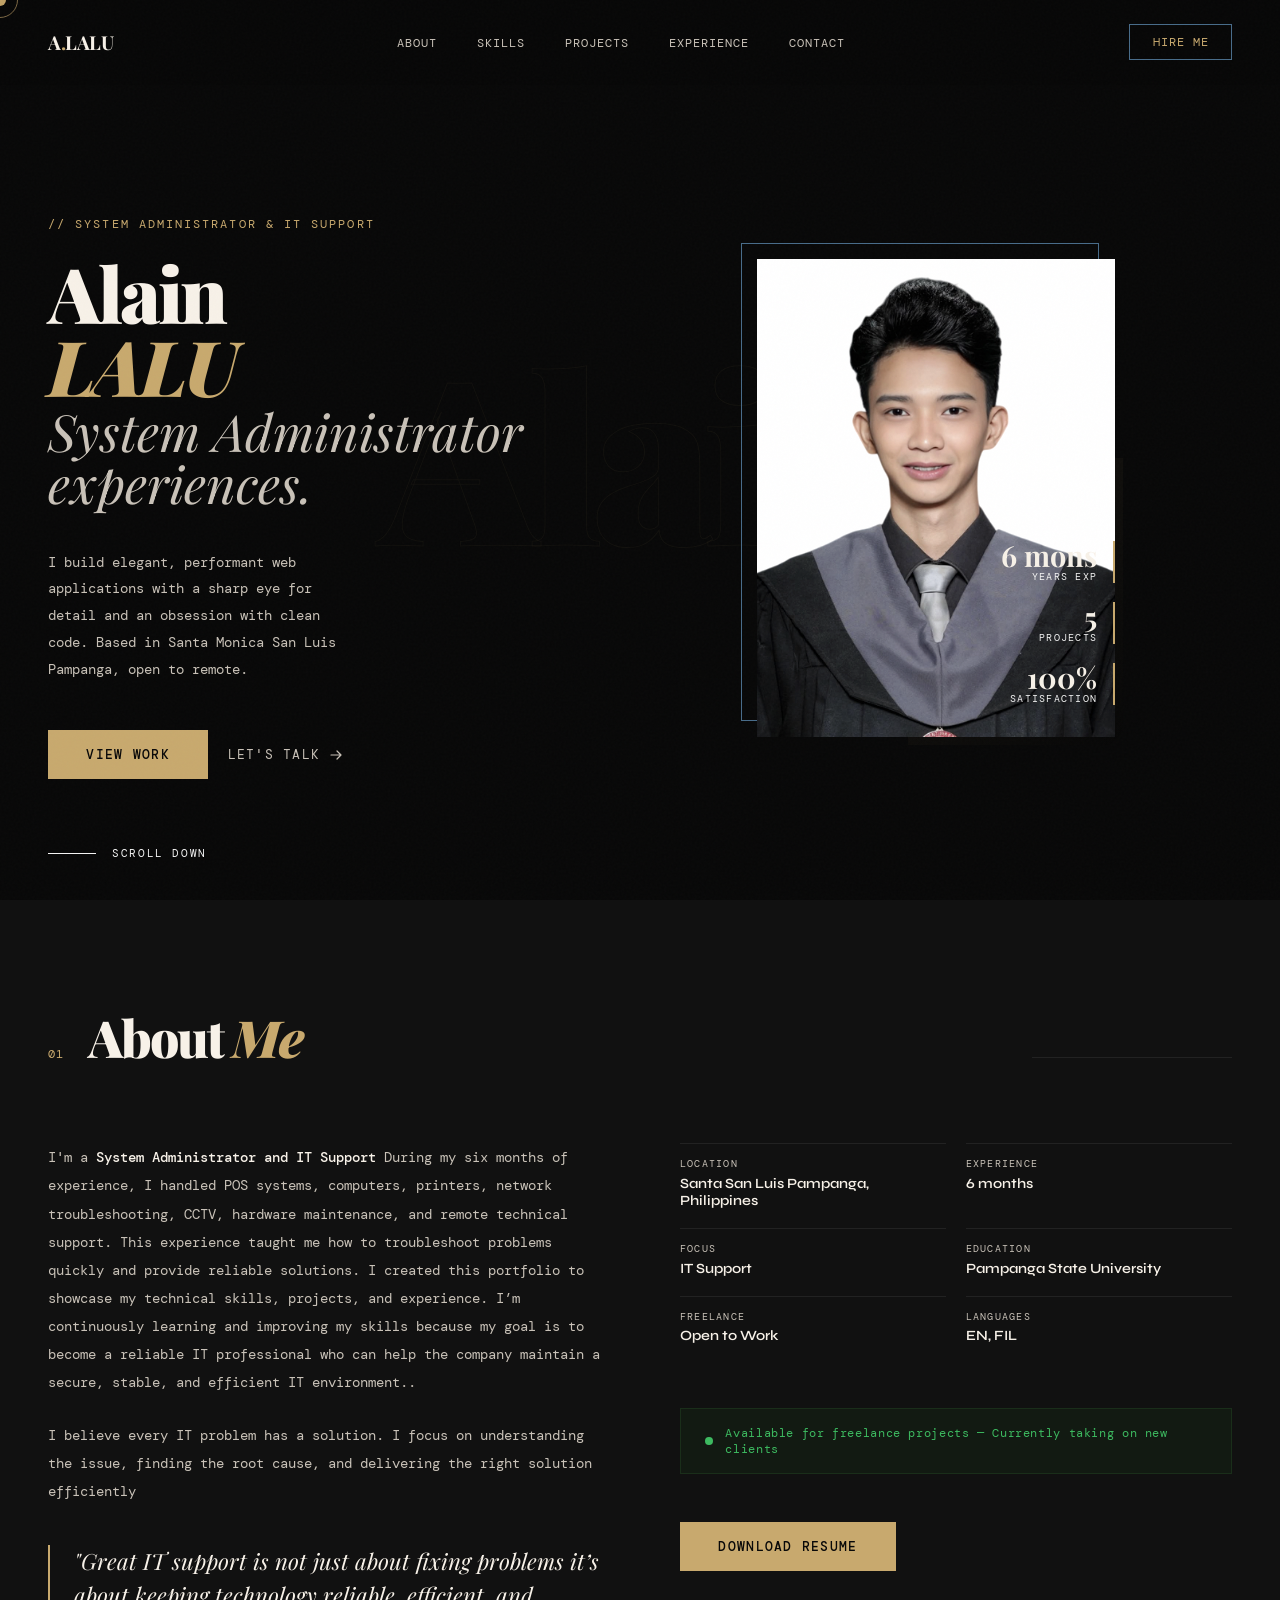
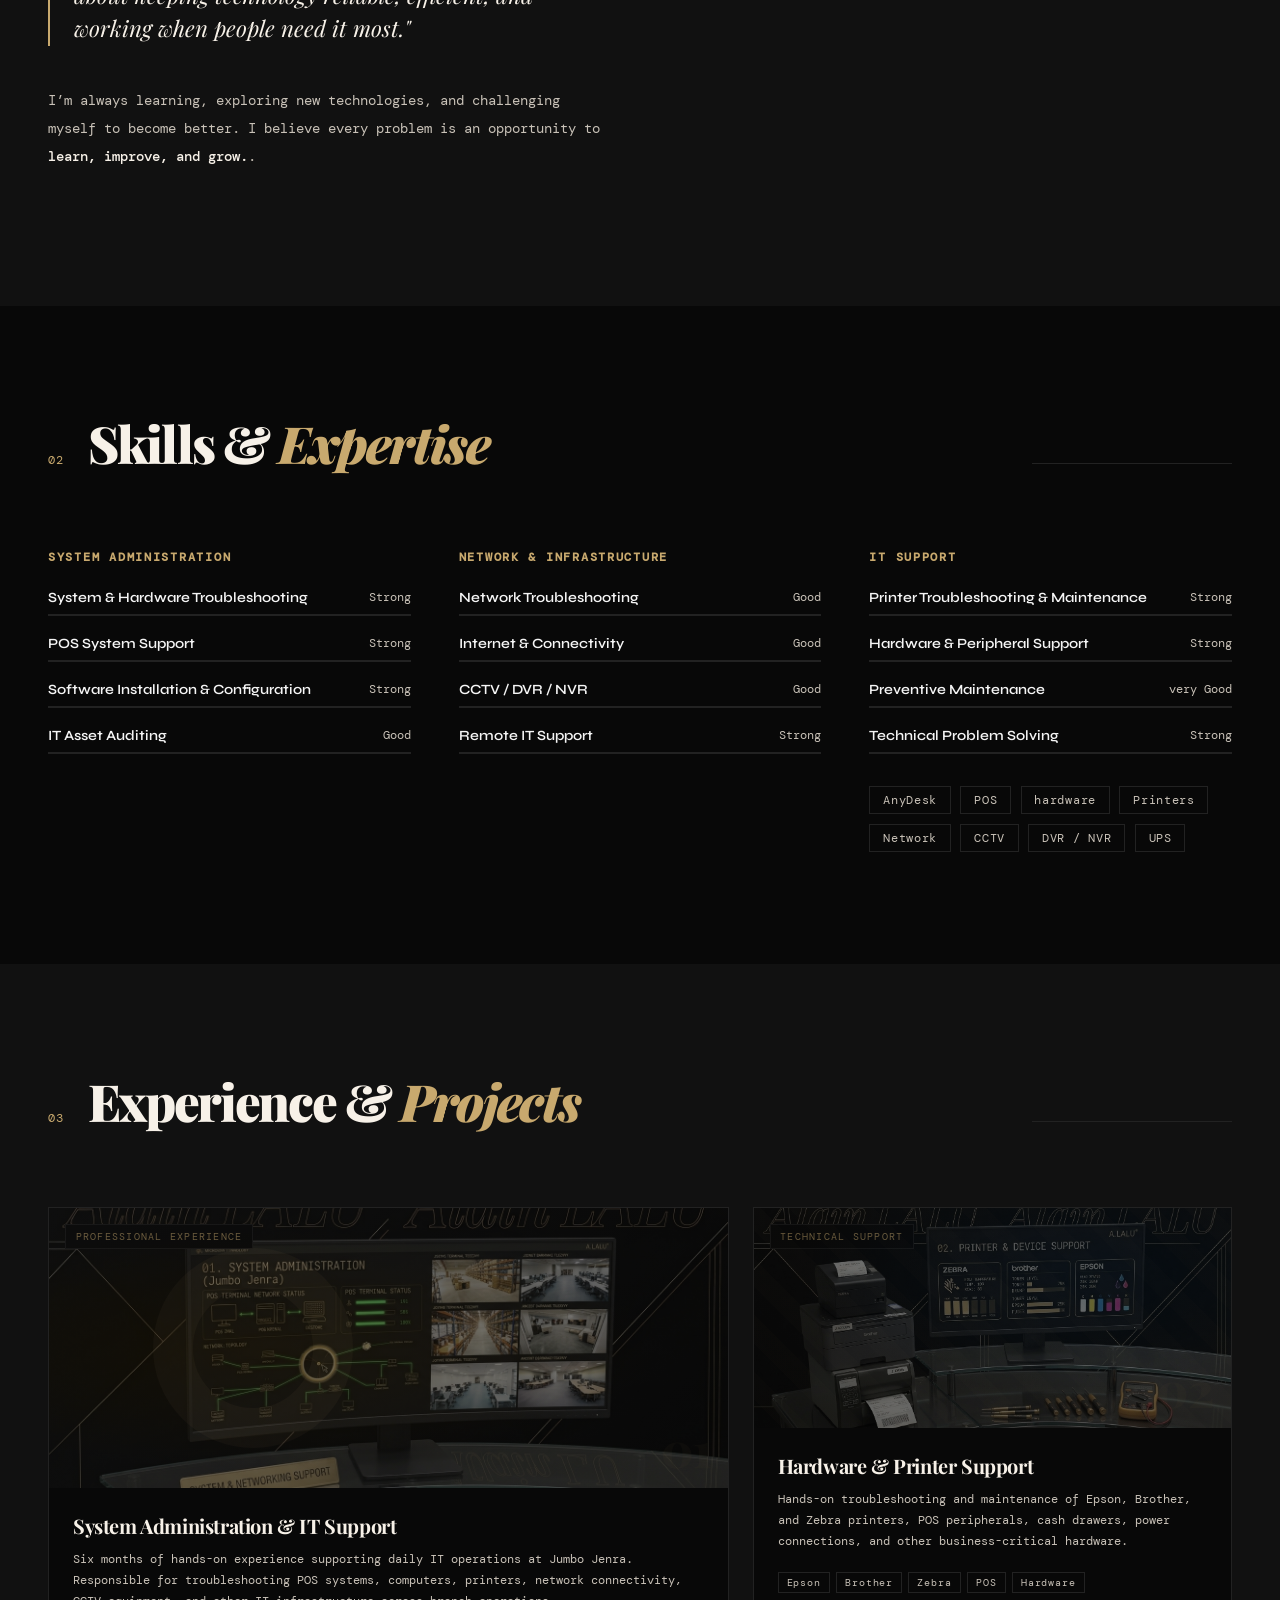
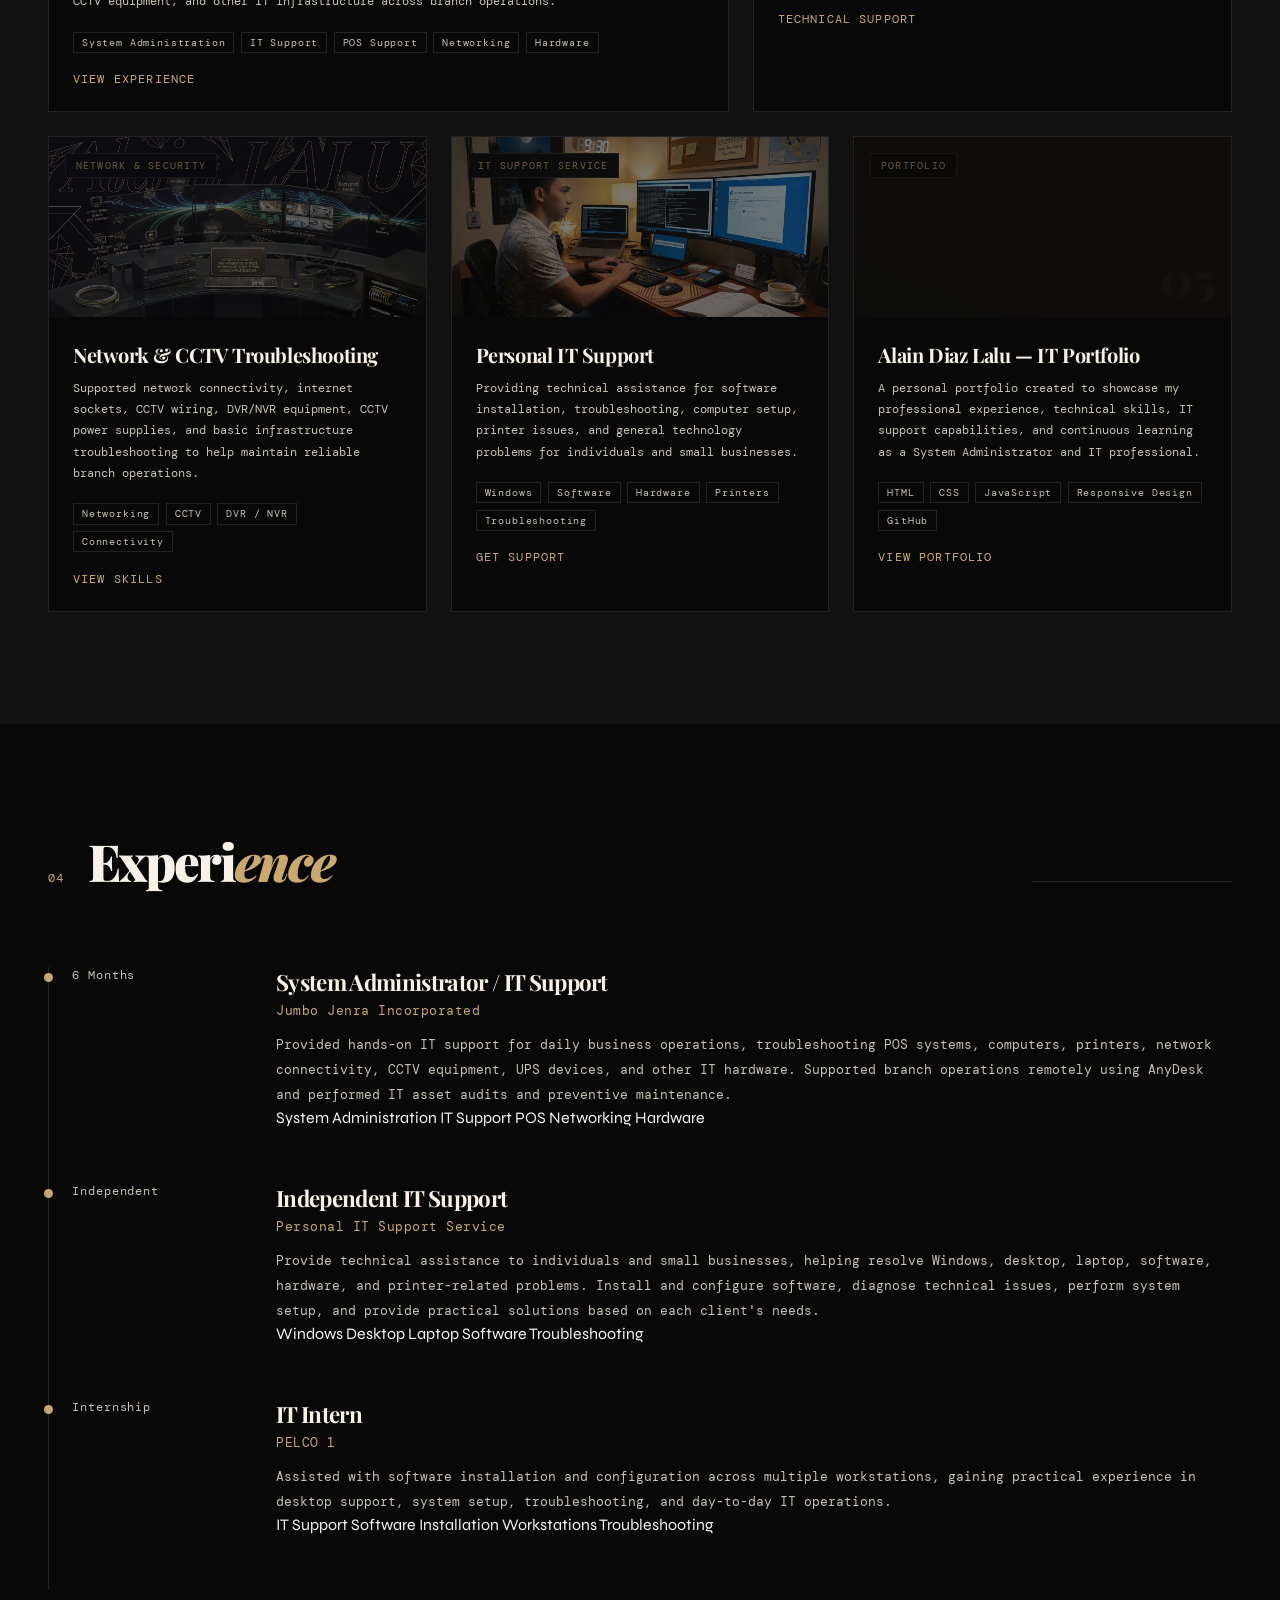
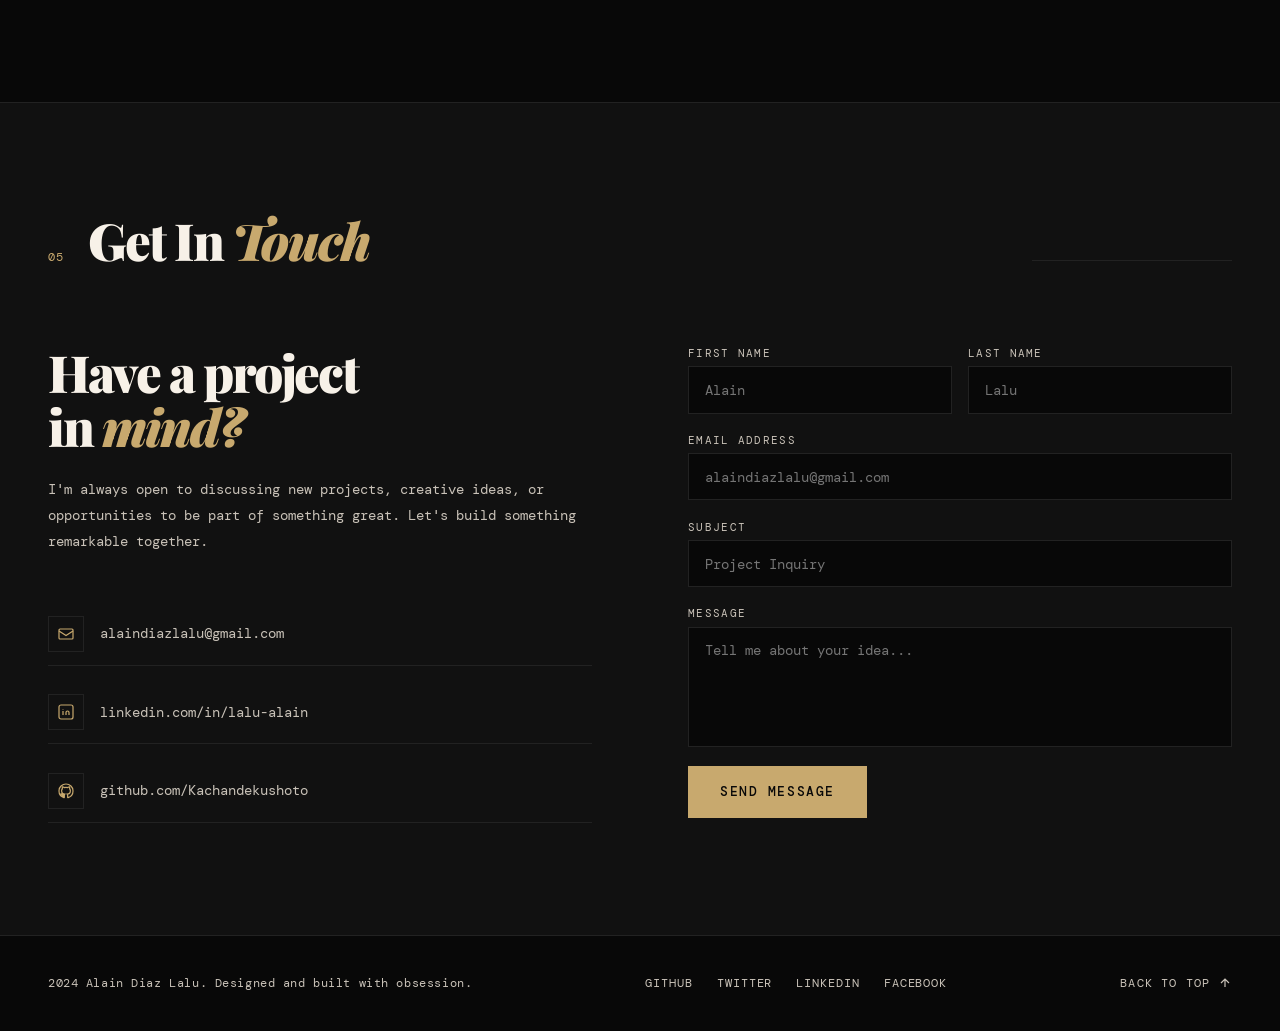
==== index (1).html @ 0f30779e "Add files via upload" ====
<!DOCTYPE html>
<html lang="en">
<head>
<meta charset="UTF-8" />
<meta name="viewport" content="width=device-width, initial-scale=1.0"/>
<title>Alain Diaz Lalu — Portfolio</title>
<link href="https://fonts.googleapis.com/css2?family=Playfair+Display:ital,wght@0,400;0,700;0,900;1,400;1,700&family=DM+Mono:ital,wght@0,300;0,400;0,500;1,300&family=Syne:wght@400;600;700;800&display=swap" rel="stylesheet"/>
<style>
  *, *::before, *::after { box-sizing: border-box; margin: 0; padding: 0; }

  :root {
    --bg: #080808;
    --surface: #111111;
    --border: #222222;
    --cream: #f7f1e8;
    --muted: #c9c2b8;
    --accent: #c8a96e;
    --accent-dim: #486c8a;
    --red: #c0392b;
    --text: #f5f5f5;
    --font-display: 'Playfair Display', Georgia, serif;
    --font-mono: 'DM Mono', monospace;
    --font-sans: 'Syne', sans-serif;
  }

  html { scroll-behavior: smooth; font-size: 16px; }

  body {
    background: var(--bg);
    color: var(--text);
    font-family: var(--font-sans);
    cursor: none;
    overflow-x: hidden;
  }

  /* ─── CUSTOM CURSOR ─── */
  #cursor {
    width: 12px; height: 12px;
    background: var(--accent);
    border-radius: 50%;
    position: fixed; top: 0; left: 0;
    pointer-events: none; z-index: 9999;
    transform: translate(-50%, -50%);
    transition: transform 0.08s ease, width 0.25s ease, height 0.25s ease, background 0.25s ease;
    mix-blend-mode: difference;
  }
  #cursor-ring {
    width: 36px; height: 36px;
    border: 1px solid var(--accent);
    border-radius: 50%;
    position: fixed; top: 0; left: 0;
    pointer-events: none; z-index: 9998;
    transform: translate(-50%, -50%);
    transition: transform 0.18s ease, width 0.25s ease, height 0.25s ease, opacity 0.25s ease;
    opacity: 0.6;
  }
  body:has(a:hover) #cursor, body:has(button:hover) #cursor { width: 6px; height: 6px; background: var(--cream); }
  body:has(a:hover) #cursor-ring, body:has(button:hover) #cursor-ring { width: 56px; height: 56px; opacity: 1; }

  /* ─── NOISE OVERLAY ─── */
  body::before {
    content: '';
    position: fixed; inset: 0;
    background-image: url("data:image/svg+xml,%3Csvg viewBox='0 0 512 512' xmlns='http://www.w3.org/2000/svg'%3E%3Cfilter id='n'%3E%3CfeTurbulence type='fractalNoise' baseFrequency='0.75' numOctaves='4' stitchTiles='stitch'/%3E%3C/filter%3E%3Crect width='100%25' height='100%25' filter='url(%23n)' opacity='1'/%3E%3C/svg%3E");
    opacity: 0.022;
    pointer-events: none; z-index: 9990;
  }

  /* ─── NAV ─── */
  nav {
    position: fixed; top: 0; left: 0; right: 0;
    padding: 1.5rem 3rem;
    display: flex; align-items: center; justify-content: space-between;
    z-index: 100;
    backdrop-filter: blur(16px);
    background: rgba(8,8,8,0.7);
    border-bottom: 1px solid transparent;
    transition: border-color 0.4s;
  }
  nav.scrolled { border-color: var(--border); }

  .nav-logo {
    font-family: var(--font-display);
    font-size: 1.2rem; font-weight: 700;
    color: var(--cream);
    letter-spacing: -0.02em;
    text-decoration: none;
  }
  .nav-logo span { color: var(--accent); }

  .nav-links { display: flex; gap: 2.5rem; list-style: none; }
  .nav-links a {
    font-family: var(--font-mono);
    font-size: 0.78rem; font-weight: 400;
    color: var(--muted);
    text-decoration: none;
    letter-spacing: 0.08em;
    text-transform: uppercase;
    position: relative;
    transition: color 0.3s;
  }
  .nav-links a::after {
    content: '';
    position: absolute; bottom: -4px; left: 0; right: 0;
    height: 1px; background: var(--accent);
    transform: scaleX(0); transform-origin: left;
    transition: transform 0.3s ease;
  }
  .nav-links a:hover { color: var(--cream); }
  .nav-links a:hover::after { transform: scaleX(1); }

  .nav-cta {
    font-family: var(--font-mono);
    font-size: 0.78rem;
    padding: 0.55rem 1.4rem;
    border: 1px solid var(--accent-dim);
    color: var(--accent);
    background: transparent;
    cursor: none;
    letter-spacing: 0.08em;
    text-transform: uppercase;
    text-decoration: none;
    transition: background 0.3s, color 0.3s;
  }
  .nav-cta:hover { background: var(--accent); color: var(--bg); }

  .hamburger { display: none; flex-direction: column; gap: 5px; cursor: none; background: none; border: none; padding: 4px; }
  .hamburger span { display: block; width: 24px; height: 1px; background: var(--cream); transition: all 0.3s; }
  .hamburger.open span:nth-child(1) { transform: translateY(6px) rotate(45deg); }
  .hamburger.open span:nth-child(2) { opacity: 0; }
  .hamburger.open span:nth-child(3) { transform: translateY(-6px) rotate(-45deg); }

  /* Mobile Menu */
  .mobile-menu {
    position: fixed; inset: 0;
    background: var(--bg);
    display: flex; flex-direction: column; align-items: center; justify-content: center;
    gap: 2.5rem;
    z-index: 99;
    transform: translateY(-100%);
    transition: transform 0.5s cubic-bezier(0.77,0,0.175,1);
  }
  .mobile-menu.open { transform: translateY(0); }
  .mobile-menu a {
    font-family: var(--font-display);
    font-size: 2.5rem; font-style: italic;
    color: var(--cream); text-decoration: none;
    transition: color 0.3s;
  }
  .mobile-menu a:hover { color: var(--accent); }

  /* ─── HERO ─── */
  #hero {
    min-height: 100vh;
    display: grid;
    grid-template-columns: 1fr 1fr;
    align-items: center;
    padding: 0 3rem;
    padding-top: 6rem;
    position: relative;
    overflow: hidden;
  }

  .hero-bg-text {
    position: absolute;
    top: 50%; left: 50%;
    transform: translate(-50%, -50%);
    font-family: var(--font-display);
    font-size: clamp(8rem, 18vw, 22rem);
    font-weight: 900;
    color: transparent;
    -webkit-text-stroke: 1px rgba(200,169,110,0.05);
    white-space: nowrap;
    pointer-events: none;
    user-select: none;
    letter-spacing: -0.05em;
  }

  .hero-left { z-index: 2; }

  .hero-tag {
    font-family: var(--font-mono);
    font-size: 0.72rem;
    color: var(--accent);
    letter-spacing: 0.18em;
    text-transform: uppercase;
    margin-bottom: 1.5rem;
    opacity: 0;
    transform: translateY(20px);
    animation: fadeUp 0.8s ease 0.3s forwards;
  }

  .hero-name {
    font-family: var(--font-display);
    font-size: clamp(3.2rem, 6vw, 6rem);
    font-weight: 900;
    line-height: 0.95;
    letter-spacing: -0.04em;
    color: var(--cream);
    margin-bottom: 0.3rem;
    opacity: 0;
    transform: translateY(30px);
    animation: fadeUp 0.8s ease 0.5s forwards;
  }
  .hero-name em { font-style: italic; color: var(--accent); }

  .hero-title {
    font-family: var(--font-display);
    font-size: clamp(2rem, 4vw, 4rem);
    font-weight: 400;
    font-style: italic;
    color: var(--muted);
    line-height: 1;
    margin-bottom: 2.5rem;
    opacity: 0;
    transform: translateY(30px);
    animation: fadeUp 0.8s ease 0.7s forwards;
  }

  .hero-desc {
    font-family: var(--font-mono);
    font-size: 0.88rem;
    line-height: 1.9;
    color: var(--muted);
    max-width: 38ch;
    margin-bottom: 3rem;
    opacity: 0;
    transform: translateY(20px);
    animation: fadeUp 0.8s ease 0.9s forwards;
  }

  .hero-actions {
    display: flex; gap: 1.2rem; align-items: center;
    opacity: 0;
    transform: translateY(20px);
    animation: fadeUp 0.8s ease 1.1s forwards;
  }

  .btn-primary {
    font-family: var(--font-mono);
    font-size: 0.8rem; font-weight: 500;
    letter-spacing: 0.1em; text-transform: uppercase;
    padding: 1rem 2.4rem;
    background: var(--accent);
    color: var(--bg);
    border: none; text-decoration: none;
    transition: transform 0.2s, box-shadow 0.2s;
    cursor: none;
    position: relative; overflow: hidden;
  }
  .btn-primary::after {
    content: '';
    position: absolute; inset: 0;
    background: rgba(255,255,255,0.12);
    transform: translateX(-100%);
    transition: transform 0.3s ease;
  }
  .btn-primary:hover::after { transform: translateX(0); }
  .btn-primary:hover { box-shadow: 0 8px 32px rgba(200,169,110,0.3); }

  .btn-ghost {
    font-family: var(--font-mono);
    font-size: 0.8rem; font-weight: 400;
    letter-spacing: 0.1em; text-transform: uppercase;
    color: var(--muted);
    text-decoration: none;
    display: flex; align-items: center; gap: 0.5rem;
    transition: color 0.3s; cursor: none;
  }
  .btn-ghost svg { transition: transform 0.3s; }
  .btn-ghost:hover { color: var(--cream); }
  .btn-ghost:hover svg { transform: translateX(4px); }

  .hero-right {
    z-index: 2;
    display: flex; justify-content: center; align-items: center;
    position: relative;
  }

  .hero-image-wrap {
    position: relative;
    opacity: 0;
    animation: fadeIn 1s ease 1.2s forwards;
  }
  .hero-image-wrap::before {
    content: '';
    position: absolute;
    top: -16px; left: -16px;
    width: 100%; height: 100%;
    border: 1px solid var(--accent-dim);
    z-index: -1;
  }
  .hero-image-wrap::after {
    content: '';
    position: absolute;
    bottom: -8px; right: -8px;
    width: 60%; height: 60%;
    background: linear-gradient(135deg, var(--accent), transparent);
    opacity: 0.08;
    z-index: -1;
  }

  .hero-avatar {
    width: clamp(240px, 28vw, 380px);
    aspect-ratio: 3/4;
    object-fit: cover;
    display: block;
    filter: grayscale(30%) contrast(1.05);
    background: var(--surface);
  }

  /* SVG avatar placeholder */
  .avatar-placeholder {
    width: clamp(240px, 28vw, 380px);
    aspect-ratio: 3/4;
    background: linear-gradient(160deg, #1a1a1a 0%, #0f0f0f 100%);
    display: flex; flex-direction: column; align-items: center; justify-content: flex-end;
    padding-bottom: 2rem;
    overflow: hidden;
    position: relative;
  }
  .avatar-placeholder .avatar-shape {
    position: absolute; bottom: 0; left: 50%;
    transform: translateX(-50%);
    width: 75%; height: 88%;
    background: linear-gradient(175deg, #2a2a2a 0%, #1a1505 100%);
    clip-path: ellipse(50% 55% at 50% 100%);
  }
  .avatar-placeholder .avatar-head {
    position: absolute; top: 22%; left: 50%;
    transform: translateX(-50%);
    width: 38%; aspect-ratio: 1;
    background: linear-gradient(135deg, #2e2e2e, #1e1e1e);
    border-radius: 50% 50% 45% 45%;
  }
  .avatar-placeholder .avatar-label {
    position: relative; z-index: 2;
    font-family: var(--font-mono);
    font-size: 0.7rem;
    color: var(--accent);
    letter-spacing: 0.15em;
    text-transform: uppercase;
  }

  .hero-stats {
    position: absolute; bottom: 2rem; right: 0;
    display: flex; flex-direction: column; gap: 1.2rem;
    opacity: 0;
    animation: fadeUp 0.8s ease 1.4s forwards;
  }
  .stat-item {
    text-align: right;
    border-right: 2px solid var(--accent);
    padding-right: 1rem;
  }
  .stat-num {
    font-family: var(--font-display);
    font-size: 1.8rem; font-weight: 700;
    color: var(--cream); line-height: 1;
  }
  .stat-label {
    font-family: var(--font-mono);
    font-size: 0.65rem; letter-spacing: 0.12em;
    text-transform: uppercase;
    color: var(--text);
  }

  .scroll-indicator {
    position: absolute; bottom: 2.5rem; left: 3rem;
    display: flex; align-items: center; gap: 1rem;
    opacity: 0;
    animation: fadeIn 1s ease 1.8s forwards;
  }
  .scroll-line {
    width: 48px; height: 1px;
    background: var(--text);
    position: relative; overflow: hidden;
  }
  .scroll-line::after {
    content: '';
    position: absolute; inset: 0;
    background: var(--accent);
    transform: translateX(-100%);
    animation: scrollSlide 2s ease 2s infinite;
  }
  .scroll-text {
    font-family: var(--font-mono);
    font-size: 0.68rem; letter-spacing: 0.15em;
    text-transform: uppercase; color: var(--text);
    writing-mode: horizontal-tb;
  }

  /* ─── SECTION SHARED ─── */
  section { padding: 7rem 3rem; position: relative; }

  .section-header {
    display: flex; align-items: baseline; gap: 1.5rem;
    margin-bottom: 5rem;
  }
  .section-num {
    font-family: var(--font-mono);
    font-size: 0.72rem; color: var(--accent);
    letter-spacing: 0.1em;
  }
  .section-title {
    font-family: var(--font-display);
    font-size: clamp(2.4rem, 4vw, 4rem);
    font-weight: 900;
    color: var(--cream);
    letter-spacing: -0.04em;
    line-height: 1;
  }
  .section-title em { font-style: italic; color: var(--accent); }
  .section-line {
    flex: 1; height: 1px;
    background: var(--border);
    max-width: 200px;
    margin-left: auto;
  }

  /* ─── ABOUT ─── */
  #about { background: var(--surface); }
  .about-grid {
    display: grid;
    grid-template-columns: 1fr 1fr;
    gap: 5rem;
    align-items: start;
  }
  .about-text p {
    font-family: var(--font-mono);
    font-size: 0.88rem;
    line-height: 2;
    color: var(--muted);
    margin-bottom: 1.5rem;
  }
  .about-text p strong { color: var(--cream); font-weight: 500; }
  .about-quote {
    margin: 2.5rem 0;
    padding-left: 1.5rem;
    border-left: 2px solid var(--accent);
  }
  .about-quote blockquote {
    font-family: var(--font-display);
    font-size: 1.4rem;
    font-style: italic;
    color: var(--cream);
    line-height: 1.5;
  }

  .about-right { display: flex; flex-direction: column; gap: 2rem; }

  .info-grid {
    display: grid; grid-template-columns: 1fr 1fr;
    gap: 1.2rem;
    margin-bottom: 2rem;
  }
  .info-item { border-top: 1px solid var(--border); padding-top: 0.8rem; }
  .info-label {
    font-family: var(--font-mono);
    font-size: 0.65rem; letter-spacing: 0.12em;
    text-transform: uppercase; color: var(--muted);
    margin-bottom: 0.3rem;
  }
  .info-value {
    font-family: var(--font-sans);
    font-size: 0.88rem; color: var(--cream); font-weight: 600;
  }

  .availability {
    display: flex; align-items: center; gap: 0.8rem;
    padding: 1rem 1.5rem;
    border: 1px solid #1a2e1a;
    background: rgba(20, 40, 20, 0.4);
  }
  .avail-dot {
    width: 8px; height: 8px;
    background: #3dba60; border-radius: 50%;
    animation: pulse-green 2s ease infinite;
  }
  .avail-text {
    font-family: var(--font-mono);
    font-size: 0.78rem; color: #3dba60;
    letter-spacing: 0.05em;
  }

  /* ─── SKILLS ─── */
  #skills { background: var(--bg); }
  .skills-container {
    display: grid;
    grid-template-columns: repeat(auto-fit, minmax(280px, 1fr));
    gap: 3rem;
  }
  .skill-category h3 {
    font-family: var(--font-mono);
    font-size: 0.72rem; letter-spacing: 0.15em;
    text-transform: uppercase; color: var(--accent);
    margin-bottom: 1.5rem;
  }
  .skill-item { margin-bottom: 1.2rem; }
  .skill-header {
    display: flex; justify-content: space-between;
    margin-bottom: 0.5rem;
  }
  .skill-name {
    font-family: var(--font-sans);
    font-size: 0.88rem; color: var(--text); font-weight: 600;
  }
  .skill-pct {
    font-family: var(--font-mono);
    font-size: 0.75rem; color: var(--muted);
  }
  .skill-bar {
    height: 2px;
    background: var(--border);
    position: relative; overflow: hidden;
  }
  .skill-fill {
    position: absolute; top: 0; left: 0; height: 100%;
    background: linear-gradient(90deg, var(--accent-dim), var(--accent));
    transform: scaleX(0); transform-origin: left;
    transition: transform 1s cubic-bezier(0.16, 1, 0.3, 1);
  }
  .skill-fill.animate { transform: scaleX(1); }

  .tech-tags {
    display: flex; flex-wrap: wrap; gap: 0.6rem;
    margin-top: 2rem;
  }
  .tech-tag {
    font-family: var(--font-mono);
    font-size: 0.72rem; letter-spacing: 0.06em;
    padding: 0.35rem 0.8rem;
    border: 1px solid var(--border);
    color: var(--muted);
    transition: border-color 0.3s, color 0.3s;
  }
  .tech-tag:hover { border-color: var(--accent-dim); color: var(--accent); }

  /* ─── PROJECTS ─── */
  #projects { background: var(--surface); }
  .projects-grid {
    display: grid;
    grid-template-columns: repeat(12, 1fr);
    gap: 1.5rem;
  }

  .project-card {
    border: 1px solid var(--border);
    background: var(--bg);
    overflow: hidden;
    position: relative;
    transition: border-color 0.4s, transform 0.4s;
    cursor: none;
  }
  .project-card:hover { border-color: var(--accent-dim); transform: translateY(-4px); }

  .project-card:nth-child(1) { grid-column: 1 / 8; grid-row: 1 / 2; }
  .project-card:nth-child(2) { grid-column: 8 / 13; grid-row: 1 / 2; }
  .project-card:nth-child(3) { grid-column: 1 / 5; grid-row: 2 / 3; }
  .project-card:nth-child(4) { grid-column: 5 / 9; grid-row: 2 / 3; }
  .project-card:nth-child(5) { grid-column: 9 / 13; grid-row: 2 / 3; }

  .project-thumb {
    height: 220px;
    background: var(--surface);
    position: relative; overflow: hidden;
    display: flex; align-items: center; justify-content: center;
  }
  .project-card:nth-child(1) .project-thumb { height: 280px; }
  .project-thumb img {
    position: absolute;
    inset: 0;
    width: 100%;
    height: 100%;
    object-fit: cover;
    display: block;
    opacity: 0.9;
  }
  .project-thumb-pattern {
    position: absolute; inset: 0;
    opacity: 0.5;
    z-index: 1;
  }
  .proj-t1 { background: radial-gradient(ellipse at 30% 50%, #1a1200 0%, transparent 60%), linear-gradient(135deg, #111 0%, #050505 100%); }
  .proj-t1::after {
    content: '';
    position: absolute;
    width: 200px; height: 200px;
    border: 40px solid rgba(200,169,110,0.08);
    border-radius: 50%;
    top: 50%; left: 30%; transform: translate(-50%,-50%);
  }
  .proj-t2 { background: radial-gradient(ellipse at 70% 30%, #000d1a 0%, transparent 60%), linear-gradient(225deg, #111 0%, #050505 100%); }
  .proj-t2::after {
    content: '';
    position: absolute; inset: 0;
    background: repeating-linear-gradient(45deg, transparent, transparent 20px, rgba(200,169,110,0.02) 20px, rgba(200,169,110,0.02) 40px);
  }
  .proj-t3 { background: linear-gradient(160deg, #0e0e1a 0%, #080808 100%); }
  .proj-t3::after {
    content: '';
    position: absolute;
    width: 120px; height: 120px;
    background: rgba(200,169,110,0.05);
    clip-path: polygon(50% 0%, 0% 100%, 100% 100%);
    top: 50%; left: 50%; transform: translate(-50%,-50%);
  }
  .proj-t4 { background: linear-gradient(45deg, #0a0a0a, #151515); }
  .proj-t5 { background: linear-gradient(200deg, #0d0a00, #080808); }

  .project-label {
    position: absolute; top: 1rem; left: 1rem;
    font-family: var(--font-mono);
    font-size: 0.65rem; letter-spacing: 0.12em;
    text-transform: uppercase;
    color: var(--accent); background: var(--bg);
    padding: 0.3rem 0.6rem;
    border: 1px solid var(--border);
  }

  .project-num {
    position: absolute; bottom: 1rem; right: 1rem;
    font-family: var(--font-display);
    font-size: 3rem; font-weight: 900;
    color: rgba(200,169,110,0.06);
    line-height: 1;
  }

  .project-info { padding: 1.5rem; }
  .project-title {
    font-family: var(--font-display);
    font-size: 1.25rem; font-weight: 700;
    color: var(--cream);
    margin-bottom: 0.6rem;
    letter-spacing: -0.02em;
  }
  .project-desc {
    font-family: var(--font-mono);
    font-size: 0.78rem; line-height: 1.7;
    color: var(--muted); margin-bottom: 1.2rem;
  }
  .project-tech {
    display: flex; flex-wrap: wrap; gap: 0.4rem;
    margin-bottom: 1.2rem;
  }
  .project-tech span {
    font-family: var(--font-mono);
    font-size: 0.65rem; letter-spacing: 0.08em;
    color: var(--muted);
    padding: 0.2rem 0.5rem;
    border: 1px solid var(--border);
  }
  .project-links { display: flex; gap: 1rem; }
  .project-link {
    font-family: var(--font-mono);
    font-size: 0.72rem; letter-spacing: 0.1em;
    text-transform: uppercase;
    color: var(--accent); text-decoration: none;
    display: flex; align-items: center; gap: 0.4rem;
    transition: color 0.3s;
  }
  .project-link:hover { color: var(--cream); }
  .project-link svg { width: 12px; height: 12px; }

  /* ─── EXPERIENCE ─── */
  #experience { background: var(--bg); }
  .timeline { position: relative; }
  .timeline::before {
    content: '';
    position: absolute; top: 0; left: 0;
    width: 1px; height: 100%;
    background: var(--border);
  }
  .timeline-item {
    display: grid;
    grid-template-columns: 180px 1fr;
    gap: 3rem;
    padding-bottom: 3.5rem;
    position: relative;
  }
  .timeline-item::before {
    content: '';
    position: absolute; top: 6px; left: -4px;
    width: 9px; height: 9px;
    background: var(--accent); border-radius: 50%;
  }
  .timeline-date {
    font-family: var(--font-mono);
    font-size: 0.72rem; letter-spacing: 0.08em;
    color: var(--muted); padding-top: 0.1rem;
    padding-left: 1.5rem;
  }
  .timeline-role {
    font-family: var(--font-display);
    font-size: 1.4rem; font-weight: 700;
    color: var(--cream);
    letter-spacing: -0.03em; margin-bottom: 0.3rem;
  }
  .timeline-company {
    font-family: var(--font-mono);
    font-size: 0.8rem; color: var(--accent);
    margin-bottom: 0.9rem; letter-spacing: 0.04em;
  }
  .timeline-desc {
    font-family: var(--font-mono);
    font-size: 0.82rem; line-height: 1.9;
    color: var(--muted);
  }

  /* ─── CONTACT ─── */
  #contact {
    background: var(--surface);
    border-top: 1px solid var(--border);
  }
  .contact-grid {
    display: grid;
    grid-template-columns: 1fr 1fr;
    gap: 6rem;
    align-items: start;
  }
  .contact-heading {
    font-family: var(--font-display);
    font-size: clamp(2rem, 4vw, 3.5rem);
    font-weight: 900;
    color: var(--cream);
    letter-spacing: -0.04em;
    line-height: 1.05;
    margin-bottom: 1.5rem;
  }
  .contact-heading em { font-style: italic; color: var(--accent); }
  .contact-sub {
    font-family: var(--font-mono);
    font-size: 0.85rem; line-height: 1.9;
    color: var(--muted); margin-bottom: 3rem;
  }
  .contact-methods { display: flex; flex-direction: column; gap: 1rem; }
  .contact-method {
    display: flex; align-items: center; gap: 1rem;
    font-family: var(--font-mono); font-size: 0.85rem;
    color: var(--muted); text-decoration: none;
    padding: 0.8rem 0;
    border-bottom: 1px solid var(--border);
    transition: color 0.3s, border-color 0.3s;
  }
  .contact-method:hover { color: var(--accent); border-color: var(--accent-dim); }
  .contact-method-icon {
    width: 36px; height: 36px;
    border: 1px solid var(--border);
    display: flex; align-items: center; justify-content: center;
    flex-shrink: 0;
    color: var(--accent);
    transition: background 0.3s;
  }
  .contact-method:hover .contact-method-icon { background: rgba(200,169,110,0.08); }

  /* Form */
  .contact-form { display: flex; flex-direction: column; gap: 1.2rem; }
  .form-group { display: flex; flex-direction: column; gap: 0.4rem; }
  .form-label {
    font-family: var(--font-mono);
    font-size: 0.68rem; letter-spacing: 0.12em;
    text-transform: uppercase; color: var(--muted);
  }
  .form-input, .form-textarea {
    background: var(--bg);
    border: 1px solid var(--border);
    color: var(--text);
    font-family: var(--font-mono);
    font-size: 0.88rem;
    padding: 0.85rem 1rem;
    outline: none;
    transition: border-color 0.3s;
    width: 100%;
    resize: none;
  }
  .form-input:focus, .form-textarea:focus { border-color: var(--accent-dim); }
  .form-textarea { min-height: 120px; }
  .form-row { display: grid; grid-template-columns: 1fr 1fr; gap: 1rem; }
  .submit-btn {
    font-family: var(--font-mono);
    font-size: 0.82rem; letter-spacing: 0.12em;
    text-transform: uppercase;
    padding: 1.1rem 2rem;
    background: var(--accent);
    color: var(--bg);
    border: none; cursor: none;
    font-weight: 500;
    transition: opacity 0.3s, box-shadow 0.3s;
    position: relative; overflow: hidden;
    align-self: flex-start;
  }
  .submit-btn:hover { opacity: 0.88; box-shadow: 0 6px 24px rgba(200,169,110,0.25); }
  .form-status {
    font-family: var(--font-mono);
    font-size: 0.78rem; color: #3dba60;
    display: none;
  }
  .form-status.show { display: block; }

  /* ─── FOOTER ─── */
  footer {
    padding: 2.5rem 3rem;
    border-top: 1px solid var(--border);
    display: flex; align-items: center; justify-content: space-between;
  }
  .footer-copy {
    font-family: var(--font-mono);
    font-size: 0.72rem; color: var(--muted); letter-spacing: 0.05em;
  }
  .footer-socials { display: flex; gap: 1.5rem; }
  .footer-socials a {
    font-family: var(--font-mono);
    font-size: 0.72rem; letter-spacing: 0.08em;
    text-transform: uppercase;
    color: var(--muted); text-decoration: none;
    transition: color 0.3s;
  }
  .footer-socials a:hover { color: var(--accent); }
  .back-top {
    font-family: var(--font-mono);
    font-size: 0.72rem; letter-spacing: 0.1em;
    text-transform: uppercase;
    color: var(--muted); text-decoration: none;
    display: flex; align-items: center; gap: 0.5rem;
    transition: color 0.3s; cursor: none;
  }
  .back-top:hover { color: var(--accent); }

  /* ─── ANIMATIONS ─── */
  @keyframes fadeUp {
    to { opacity: 1; transform: translateY(0); }
  }
  @keyframes fadeIn {
    to { opacity: 1; }
  }
  @keyframes scrollSlide {
    0% { transform: translateX(-100%); }
    50% { transform: translateX(0); }
    100% { transform: translateX(100%); }
  }
  @keyframes pulse-green {
    0%, 100% { opacity: 1; box-shadow: 0 0 0 0 rgba(61,186,96,0.4); }
    50% { opacity: 0.8; box-shadow: 0 0 0 6px rgba(61,186,96,0); }
  }

  /* Reveal on scroll */
  .reveal {
    opacity: 0; transform: translateY(32px);
    transition: opacity 0.8s ease, transform 0.8s ease;
  }
  .reveal.visible { opacity: 1; transform: translateY(0); }
  .reveal-delay-1 { transition-delay: 0.1s; }
  .reveal-delay-2 { transition-delay: 0.2s; }
  .reveal-delay-3 { transition-delay: 0.3s; }
  .reveal-delay-4 { transition-delay: 0.4s; }

  /* ─── RESPONSIVE ─── */
  @media (max-width: 1024px) {
    #hero { grid-template-columns: 1fr; text-align: left; gap: 4rem; padding-top: 8rem; }
    .hero-right { justify-content: flex-start; margin-top: 1rem; }
    .hero-stats { position: static; flex-direction: row; margin-top: 2rem; }
    .stat-item { text-align: left; border-right: none; border-bottom: 2px solid var(--accent); padding-right: 0; padding-bottom: 0.5rem; }
    .about-grid { grid-template-columns: 1fr; gap: 3rem; }
    .contact-grid { grid-template-columns: 1fr; gap: 3rem; }
    .project-card:nth-child(1) { grid-column: 1 / -1; }
    .project-card:nth-child(2) { grid-column: 1 / -1; }
    .project-card:nth-child(3) { grid-column: 1 / 7; }
    .project-card:nth-child(4) { grid-column: 7 / 13; }
    .project-card:nth-child(5) { grid-column: 1 / -1; }
  }
  @media (max-width: 768px) {
    nav { padding: 1.2rem 1.5rem; }
    .nav-links, .nav-cta { display: none; }
    .hamburger { display: flex; }
    section { padding: 5rem 1.5rem; }
    #hero { padding: 0 1.5rem; padding-top: 7rem; }
    .scroll-indicator { display: none; }
    .projects-grid { grid-template-columns: 1fr; }
    .project-card:nth-child(n) { grid-column: 1 / -1; grid-row: auto; }
    .timeline-item { grid-template-columns: 1fr; gap: 0.5rem; }
    .timeline-date { padding-left: 1.5rem; }
    .form-row { grid-template-columns: 1fr; }
    footer { flex-direction: column; gap: 1.5rem; text-align: center; }
    .hero-stats { flex-wrap: wrap; gap: 1rem; }
    .info-grid { grid-template-columns: 1fr; }
  }
  @media (max-width: 480px) {
    .hero-name { font-size: 2.8rem; }
    .hero-title { font-size: 1.6rem; }
    .hero-actions { flex-direction: column; align-items: flex-start; }
    .section-line { display: none; }
  }
</style>
</head>
<body>

<div id="cursor"></div>
<div id="cursor-ring"></div>

<!-- ─── NAV ─── -->
<nav id="navbar">
  <a href="#hero" class="nav-logo">A<span>.</span>LALU</a>
  <ul class="nav-links">
    <li><a href="#about">About</a></li>
    <li><a href="#skills">Skills</a></li>
    <li><a href="#projects">Projects</a></li>
    <li><a href="#experience">Experience</a></li>
    <li><a href="#contact">Contact</a></li>
  </ul>
  <a href="#contact" class="nav-cta">Hire Me</a>
  <button class="hamburger" id="hamburger" aria-label="Menu">
    <span></span><span></span><span></span>
  </button>
</nav>

<!-- Mobile Menu -->
<div class="mobile-menu" id="mobileMenu">
  <a href="#about" class="mobile-link">About</a>
  <a href="#skills" class="mobile-link">Skills</a>
  <a href="#projects" class="mobile-link">Projects</a>
  <a href="#experience" class="mobile-link">Experience</a>
  <a href="#contact" class="mobile-link">Contact</a>
</div>

<!-- ─── HERO ─── -->
<section id="hero">
  <div class="hero-bg-text">Alain</div>

  <div class="hero-left">
    <p class="hero-tag">// System Administrator &amp; IT SUPPORT</p>
    <h1 class="hero-name">Alain<br/><em>LALU</em></h1>
    <p class="hero-title">System Administrator<br/>experiences.</p>
    <p class="hero-desc">
      I build elegant, performant web applications with a sharp eye for detail and an obsession with clean code. Based in Santa Monica San Luis Pampanga, open to remote.
    </p>
    <div class="hero-actions">
      <a href="#projects" class="btn-primary">View Work</a>
      <a href="#contact" class="btn-ghost">
        Let's Talk
        <svg width="16" height="16" viewBox="0 0 16 16" fill="none">
          <path d="M3 8H13M9 4L13 8L9 12" stroke="currentColor" stroke-width="1.2" stroke-linecap="round" stroke-linejoin="round"/>
        </svg>
      </a>
    </div>
  </div>

  <div class="hero-right">
    <div class="hero-image-wrap">
      <img src="LALU_ALAIN.png" alt="System Administrator & IT Support" class="hero-avatar" />
      <div class="hero-stats">
        <div class="stat-item">
          <div class="stat-num">6 mons</div>
          <div class="stat-label">Years Exp</div>
        </div>
        <div class="stat-item">
          <div class="stat-num">5</div>
          <div class="stat-label">Projects</div>
        </div>
        <div class="stat-item">
          <div class="stat-num">100%</div>
          <div class="stat-label">Satisfaction</div>
        </div>
      </div>
    </div>
  </div>

  <div class="scroll-indicator">
    <div class="scroll-line"></div>
    <span class="scroll-text">Scroll Down</span>
  </div>
</section>

<!-- ─── ABOUT ─── -->
<section id="about">
  <div class="section-header reveal">
    <span class="section-num">01</span>
    <h2 class="section-title">About <em>Me</em></h2>
    <div class="section-line"></div>
  </div>
  <div class="about-grid">
    <div class="about-text reveal">
      <p>I'm a <strong> System Administrator and IT Support</strong> During my six months of experience, I handled POS systems, computers, printers, network troubleshooting, CCTV, hardware maintenance, and remote technical support. This experience taught me how to troubleshoot problems quickly and provide reliable solutions.
I created this portfolio to showcase my technical skills, projects, and experience. I’m continuously learning and improving my skills because my goal is to become a reliable IT professional who can help the company maintain a secure, stable, and efficient IT environment..</p>
      <p>I believe every IT problem has a solution. I focus on understanding the issue, finding the root cause, and delivering the right solution efficiently</p>
      <div class="about-quote">
        <blockquote>"Great IT support is not just about fixing problems it’s about keeping technology reliable, efficient, and working when people need it most."</blockquote>
      </div>
      <p>I’m always learning, exploring new technologies, and challenging myself to become better. I believe every problem is an opportunity to <strong>learn, improve, and grow.</strong>.</p>
    </div>
    <div class="about-right reveal reveal-delay-2">
      <div class="info-grid">
        <div class="info-item">
          <div class="info-label">Location</div>
          <div class="info-value">Santa San Luis Pampanga, Philippines</div>
        </div>
        <div class="info-item">
          <div class="info-label">Experience</div>
          <div class="info-value">6 months</div>
        </div>
        <div class="info-item">
          <div class="info-label">Focus</div>
          <div class="info-value">IT Support</div>
        </div>
        <div class="info-item">
          <div class="info-label">Education</div>
          <div class="info-value">Pampanga State University</div>
        </div>
        <div class="info-item">
          <div class="info-label">Freelance</div>
          <div class="info-value">Open to Work </div>
        </div>
        <div class="info-item">
          <div class="info-label">Languages</div>
          <div class="info-value">EN, FIL</div>
        </div>
      </div>
      <div class="availability">
        <div class="avail-dot"></div>
        <span class="avail-text">Available for freelance projects — Currently taking on new clients</span>
      </div>
      <a href="LALU_ALAIN_DIAZ.pdf" class="btn-primary" style="align-self:flex-start; margin-top:1rem; display:inline-block; text-decoration:none;">Download Resume</a>
    </div>
  </div>
</section>

<!-- ─── SKILLS ─── -->
<section id="skills">
  <div class="section-header reveal">
    <span class="section-num">02</span>
    <h2 class="section-title">Skills &amp; <em>Expertise</em></h2>
    <div class="section-line"></div>
  </div>

  <div class="skills-container">

    <!-- SYSTEM ADMINISTRATION -->
    <div class="skill-category reveal">
      <h3>System Administration</h3>

      <div class="skill-item">
        <div class="skill-header">
          <span class="skill-name">System &amp; Hardware Troubleshooting</span>
          <span class="skill-pct">Strong</span>
        </div>
        <div class="skill-bar">
          <div class="skill-fill" data-width="0.88"></div>
        </div>
      </div>

      <div class="skill-item">
        <div class="skill-header">
          <span class="skill-name">POS System Support</span>
          <span class="skill-pct">Strong</span>
        </div>
        <div class="skill-bar">
          <div class="skill-fill" data-width="0.90"></div>
        </div>
      </div>

      <div class="skill-item">
        <div class="skill-header">
          <span class="skill-name">Software Installation &amp; Configuration</span>
          <span class="skill-pct">Strong</span>
        </div>
        <div class="skill-bar">
          <div class="skill-fill" data-width="0.90"></div>
        </div>
      </div>

      <div class="skill-item">
        <div class="skill-header">
          <span class="skill-name">IT Asset Auditing</span>
          <span class="skill-pct">Good</span>
        </div>
        <div class="skill-bar">
          <div class="skill-fill" data-width="0.80"></div>
        </div>
      </div>
    </div>


    <!-- NETWORK & INFRASTRUCTURE -->
    <div class="skill-category reveal reveal-delay-1">
      <h3>Network &amp; Infrastructure</h3>

      <div class="skill-item">
        <div class="skill-header">
          <span class="skill-name">Network Troubleshooting</span>
          <span class="skill-pct">Good</span>
        </div>
        <div class="skill-bar">
          <div class="skill-fill" data-width="0.82"></div>
        </div>
      </div>

      <div class="skill-item">
        <div class="skill-header">
          <span class="skill-name">Internet &amp; Connectivity</span>
          <span class="skill-pct">Good</span>
        </div>
        <div class="skill-bar">
          <div class="skill-fill" data-width="0.80"></div>
        </div>
      </div>

      <div class="skill-item">
        <div class="skill-header">
          <span class="skill-name">CCTV / DVR / NVR</span>
          <span class="skill-pct">Good</span>
        </div>
        <div class="skill-bar">
          <div class="skill-fill" data-width="0.75"></div>
        </div>
      </div>

      <div class="skill-item">
        <div class="skill-header">
          <span class="skill-name">Remote IT Support</span>
          <span class="skill-pct">Strong</span>
        </div>
        <div class="skill-bar">
          <div class="skill-fill" data-width="0.85"></div>
        </div>
      </div>
    </div>


    <!-- IT SUPPORT -->
    <div class="skill-category reveal reveal-delay-2">
      <h3>IT Support</h3>

      <div class="skill-item">
        <div class="skill-header">
          <span class="skill-name">Printer Troubleshooting &amp; Maintenance</span>
          <span class="skill-pct">Strong</span>
        </div>
        <div class="skill-bar">
          <div class="skill-fill" data-width="0.90"></div>
        </div>
      </div>

      <div class="skill-item">
        <div class="skill-header">
          <span class="skill-name">Hardware &amp; Peripheral Support</span>
          <span class="skill-pct">Strong</span>
        </div>
        <div class="skill-bar">
          <div class="skill-fill" data-width="0.88"></div>
        </div>
      </div>

      <div class="skill-item">
        <div class="skill-header">
          <span class="skill-name">Preventive Maintenance</span>
          <span class="skill-pct">very Good</span>
        </div>
        <div class="skill-bar">
          <div class="skill-fill" data-width="0.80"></div>
        </div>
      </div>

      <div class="skill-item">
        <div class="skill-header">
          <span class="skill-name">Technical Problem Solving</span>
          <span class="skill-pct">Strong</span>
        </div>
        <div class="skill-bar">
          <div class="skill-fill" data-width="0.90"></div>
        </div>
      </div>

      <div class="tech-tags">
        <span class="tech-tag">AnyDesk</span>
        <span class="tech-tag">POS</span>
        <span class="tech-tag">hardware</span>
        <span class="tech-tag">Printers</span>
        <span class="tech-tag">Network </span>
        <span class="tech-tag">CCTV</span>
        <span class="tech-tag">DVR / NVR</span>
        <span class="tech-tag">UPS</span>
      </div>
    </div>

  </div>
</section>

<!-- ─── PROJECTS ─── -->
<!-- ─── EXPERIENCE & PROJECTS ─── -->
<section id="projects">
  <div class="section-header reveal">
    <span class="section-num">03</span>
    <h2 class="section-title">Experience &amp; <em>Projects</em></h2>
    <div class="section-line"></div>
  </div>

  <div class="projects-grid">

    <!-- PROJECT 01 -->
    <div class="project-card reveal">
      <div class="project-thumb">
        <img src="SystemAdmin&ITsupport.jpg" alt="System Administration and IT Support" />
        <div class="project-thumb-pattern proj-t1"></div>
        <span class="project-label">Professional Experience</span>
        <span class="project-num">01</span>
      </div>

      <div class="project-info">
        <h3 class="project-title">System Administration &amp; IT Support</h3>

        <p class="project-desc">
          Six months of hands-on experience supporting daily IT operations at
          Jumbo Jenra. Responsible for troubleshooting POS systems, computers,
          printers, network connectivity, CCTV equipment, and other IT
          infrastructure across branch operations.
        </p>

        <div class="project-tech">
          <span>System Administration</span>
          <span>IT Support</span>
          <span>POS Support</span>
          <span>Networking</span>
          <span>Hardware</span>
        </div>

        <div class="project-links">
          <a href="#experience" class="project-link">
            View Experience
          </a>
        </div>
      </div>
    </div>


    <!-- PROJECT 02 -->
    <div class="project-card reveal reveal-delay-1">
      <div class="project-thumb">
        <img src="technicalsupp.jpg" alt="Technical Support" />
        <div class="project-thumb-pattern proj-t2"></div>
        <span class="project-label">Technical Support</span>
        <span class="project-num">02</span>
      </div>

      <div class="project-info">
        <h3 class="project-title">Hardware &amp; Printer Support</h3>

        <p class="project-desc">
          Hands-on troubleshooting and maintenance of Epson, Brother, and Zebra
          printers, POS peripherals, cash drawers, power connections, and other
          business-critical hardware.
        </p>

        <div class="project-tech">
          <span>Epson</span>
          <span>Brother</span>
          <span>Zebra</span>
          <span>POS</span>
          <span>Hardware</span>
        </div>

        <div class="project-links">
          <a href="#contact" class="project-link">
            Technical Support
          </a>
        </div>
      </div>
    </div>


    <!-- PROJECT 03 -->
    <div class="project-card reveal">
      <div class="project-thumb" style="height:180px">
        <img src="Network&Security.jpg" alt="Network and Security" />
        <div class="project-thumb-pattern proj-t3"></div>
        <span class="project-label">Network &amp; Security</span>
        <span class="project-num">03</span>
      </div>

      <div class="project-info">
        <h3 class="project-title">Network &amp; CCTV Troubleshooting</h3>

        <p class="project-desc">
          Supported network connectivity, internet sockets, CCTV wiring,
          DVR/NVR equipment, CCTV power supplies, and basic infrastructure
          troubleshooting to help maintain reliable branch operations.
        </p>

        <div class="project-tech">
          <span>Networking</span>
          <span>CCTV</span>
          <span>DVR / NVR</span>
          <span>Connectivity</span>
        </div>

        <div class="project-links">
          <a href="#skills" class="project-link">
            View Skills
          </a>
        </div>
      </div>
    </div>


    <!-- PROJECT 04 -->
    <div class="project-card reveal reveal-delay-1">
      <div class="project-thumb" style="height:180px">
        <img src="SideHustle.jpg" alt="Side Hustle" />
        <div class="project-thumb-pattern proj-t4"></div>
        <span class="project-label">IT Support Service</span>
        <span class="project-num">04</span>
      </div>

      <div class="project-info">
        <h3 class="project-title">Personal IT Support</h3>

        <p class="project-desc">
          Providing technical assistance for software installation,
          troubleshooting, computer setup, printer issues, and general
          technology problems for individuals and small businesses.
        </p>

        <div class="project-tech">
          <span>Windows</span>
          <span>Software</span>
          <span>Hardware</span>
          <span>Printers</span>
          <span>Troubleshooting</span>
        </div>

        <div class="project-links">
          <a href="#contact" class="project-link">
            Get Support
          </a>
        </div>
      </div>
    </div>


    <!-- PROJECT 05 -->
    <div class="project-card reveal reveal-delay-2">
      <div class="project-thumb" style="height:180px">
        <div class="project-thumb-pattern proj-t5"></div>
        <span class="project-label">Portfolio</span>
        <span class="project-num">05</span>
      </div>

      <div class="project-info">
        <h3 class="project-title">Alain Diaz Lalu — IT Portfolio</h3>

        <p class="project-desc">
          A personal portfolio created to showcase my professional experience,
          technical skills, IT support capabilities, and continuous learning
          as a System Administrator and IT professional.
        </p>

        <div class="project-tech">
          <span>HTML</span>
          <span>CSS</span>
          <span>JavaScript</span>
          <span>Responsive Design</span>
          <span>GitHub</span>
        </div>

        <div class="project-links">
          <a href="#" class="project-link">
            View Portfolio
          </a>
        </div>
      </div>
    </div>

  </div>
</section>
<!-- ─── EXPERIENCE ─── -->
<!-- ─── EXPERIENCE ─── -->
<section id="experience">
  <div class="section-header reveal">
    <span class="section-num">04</span>
    <h2 class="section-title">Experi<em>ence</em></h2>
    <div class="section-line"></div>
  </div>

  <div class="timeline">

    <!-- JUMBO JENRA -->
    <div class="timeline-item reveal">
      <div class="timeline-date">6 Months</div>

      <div class="timeline-content">
        <div class="timeline-role">
          System Administrator / IT Support
        </div>

        <div class="timeline-company">
          Jumbo Jenra Incorporated
        </div>

        <p class="timeline-desc">
          Provided hands-on IT support for daily business operations,
          troubleshooting POS systems, computers, printers, network
          connectivity, CCTV equipment, UPS devices, and other IT hardware.
          Supported branch operations remotely using AnyDesk and performed
          IT asset audits and preventive maintenance.
        </p>

        <div class="timeline-tags">
          <span>System Administration</span>
          <span>IT Support</span>
          <span>POS</span>
          <span>Networking</span>
          <span>Hardware</span>
        </div>
      </div>
    </div>


    <!-- IT SUPPORT SIDE HUSTLE -->
    <div class="timeline-item reveal reveal-delay-1">
      <div class="timeline-date">Independent</div>

      <div class="timeline-content">
        <div class="timeline-role">
          Independent IT Support
        </div>

        <div class="timeline-company">
          Personal IT Support Service
        </div>

        <p class="timeline-desc">
          Provide technical assistance to individuals and small businesses,
          helping resolve Windows, desktop, laptop, software, hardware, and
          printer-related problems. Install and configure software, diagnose
          technical issues, perform system setup, and provide practical
          solutions based on each client's needs.
        </p>

        <div class="timeline-tags">
          <span>Windows</span>
          <span>Desktop</span>
          <span>Laptop</span>
          <span>Software</span>
          <span>Troubleshooting</span>
        </div>
      </div>
    </div>


    <!-- PELCO -->
    <div class="timeline-item reveal reveal-delay-2">
      <div class="timeline-date">Internship</div>

      <div class="timeline-content">
        <div class="timeline-role">
          IT Intern
        </div>

        <div class="timeline-company">
          PELCO 1
        </div>

        <p class="timeline-desc">
          Assisted with software installation and configuration across
          multiple workstations, gaining practical experience in desktop
          support, system setup, troubleshooting, and day-to-day IT
          operations.
        </p>

        <div class="timeline-tags">
          <span>IT Support</span>
          <span>Software Installation</span>
          <span>Workstations</span>
          <span>Troubleshooting</span>
        </div>
      </div>
    </div>

  </div>
</section>

<!-- ─── CONTACT ─── -->
<section id="contact">
  <div class="section-header reveal">
    <span class="section-num">05</span>
    <h2 class="section-title">Get In <em>Touch</em></h2>
    <div class="section-line"></div>
  </div>
  <div class="contact-grid">
    <div class="contact-left reveal">
      <h3 class="contact-heading">Have a project<br/>in <em>mind?</em></h3>
      <p class="contact-sub">I'm always open to discussing new projects, creative ideas, or opportunities to be part of something great. Let's build something remarkable together.</p>
      <div class="contact-methods">
        <a href="mailto:alaindiazlalu@gmail.com" class="contact-method">
          <div class="contact-method-icon">
            <svg width="16" height="16" viewBox="0 0 16 16" fill="none" stroke="currentColor" stroke-width="1.2">
              <rect x="1" y="3" width="14" height="10" rx="1"/>
              <path d="M1 5L8 9.5L15 5"/>
            </svg>
          </div>
          alaindiazlalu@gmail.com
        </a>
        <a href="https://linkedin.com" class="contact-method" target="_blank">
          <div class="contact-method-icon">
            <svg width="16" height="16" viewBox="0 0 16 16" fill="none" stroke="currentColor" stroke-width="1.2">
              <rect x="1" y="1" width="14" height="14" rx="2"/>
              <path d="M5 7V11M5 5V5.5"/>
              <path d="M8 11V8.5C8 7.7 8.7 7 9.5 7C10.3 7 11 7.7 11 8.5V11"/>
            </svg>
          </div>
          linkedin.com/in/lalu-alain
        </a>
        <a href="https://github.com" class="contact-method" target="_blank">
          <div class="contact-method-icon">
            <svg width="16" height="16" viewBox="0 0 16 16" fill="none" stroke="currentColor" stroke-width="1.2">
              <path d="M8 1C4.13 1 1 4.13 1 8C1 11.1 3.05 13.72 5.88 14.65C6.23 14.71 6.36 14.5 6.36 14.31V13.12C4.43 13.54 4.02 12.22 4.02 12.22C3.7 11.4 3.24 11.19 3.24 11.19C2.61 10.76 3.29 10.77 3.29 10.77C3.99 10.82 4.36 11.49 4.36 11.49C4.98 12.56 5.97 12.25 6.39 12.07C6.45 11.62 6.63 11.31 6.83 11.14C5.27 10.97 3.63 10.36 3.63 7.64C3.63 6.87 3.9 6.24 4.38 5.75C4.31 5.58 4.07 4.86 4.45 3.9C4.45 3.9 5.03 3.72 6.36 4.62C6.91 4.47 7.46 4.39 8 4.39C8.54 4.39 9.09 4.47 9.64 4.62C10.97 3.72 11.55 3.9 11.55 3.9C11.93 4.86 11.69 5.58 11.62 5.75C12.1 6.24 12.37 6.87 12.37 7.64C12.37 10.37 10.73 10.97 9.16 11.13C9.41 11.34 9.64 11.75 9.64 12.38V14.31C9.64 14.5 9.77 14.72 10.13 14.65C12.96 13.72 15 11.1 15 8C15 4.13 11.87 1 8 1Z"/>
            </svg>
          </div>
          github.com/Kachandekushoto
        </a>
      </div>
    </div>
    <div class="contact-right reveal reveal-delay-2">
      <form class="contact-form" id="contactForm">
        <div class="form-row">
          <div class="form-group">
            <label class="form-label" for="fname">First Name</label>
            <input class="form-input" type="text" id="fname" placeholder="Alain" required/>
          </div>
          <div class="form-group">
            <label class="form-label" for="lname">Last Name</label>
            <input class="form-input" type="text" id="lname" placeholder="Lalu" required/>
          </div>
        </div>
        <div class="form-group">
          <label class="form-label" for="email">Email Address</label>
          <input class="form-input" type="email" id="email" placeholder="alaindiazlalu@gmail.com" required/>
        </div>
        <div class="form-group">
          <label class="form-label" for="subject">Subject</label>
          <input class="form-input" type="text" id="subject" placeholder="Project Inquiry"/>
        </div>
        <div class="form-group">
          <label class="form-label" for="message">Message</label>
          <textarea class="form-textarea" id="message" placeholder="Tell me about your idea..." required></textarea>
        </div>
        <button type="submit" class="submit-btn">Send Message</button>
        <p class="form-status" id="formStatus">Message sent successfully. I'll get back to you within 24 hours.</p>
      </form>
    </div>
  </div>
</section>

<!-- ─── FOOTER ─── -->
<footer>
  <p class="footer-copy"> 2024 Alain Diaz Lalu. Designed and built with obsession.</p>
  <div class="footer-socials">
    <a href="#">GitHub</a>
    <a href="#">Twitter</a>
    <a href="#">LinkedIn</a>
    <a href="#">Facebook</a>
  </div>
  <a href="#hero" class="back-top">
    Back to Top
    <svg width="14" height="14" viewBox="0 0 14 14" fill="none" stroke="currentColor" stroke-width="1.2">
      <path d="M7 11V3M3 7L7 3L11 7"/>
    </svg>
  </a>
</footer>

<script>
(function(){
  // ─── CURSOR ───
  const cursor = document.getElementById('cursor');
  const ring   = document.getElementById('cursor-ring');
  let mx = 0, my = 0, rx = 0, ry = 0;

  document.addEventListener('mousemove', e => {
    mx = e.clientX; my = e.clientY;
    cursor.style.left = mx + 'px';
    cursor.style.top  = my + 'px';
  });

  (function animRing(){
    rx += (mx - rx) * 0.12;
    ry += (my - ry) * 0.12;
    ring.style.left = rx + 'px';
    ring.style.top  = ry + 'px';
    requestAnimationFrame(animRing);
  })();

  // ─── NAV SCROLL ───
  const navbar = document.getElementById('navbar');
  window.addEventListener('scroll', () => {
    navbar.classList.toggle('scrolled', window.scrollY > 40);
  });

  // ─── HAMBURGER ───
  const ham  = document.getElementById('hamburger');
  const mmenu = document.getElementById('mobileMenu');
  ham.addEventListener('click', () => {
    ham.classList.toggle('open');
    mmenu.classList.toggle('open');
    document.body.style.overflow = mmenu.classList.contains('open') ? 'hidden' : '';
  });
  document.querySelectorAll('.mobile-link').forEach(a => {
    a.addEventListener('click', () => {
      ham.classList.remove('open');
      mmenu.classList.remove('open');
      document.body.style.overflow = '';
    });
  });

  // ─── SCROLL REVEAL ───
  const reveals = document.querySelectorAll('.reveal');
  const io = new IntersectionObserver((entries) => {
    entries.forEach(e => {
      if(e.isIntersecting){ e.target.classList.add('visible'); }
    });
  }, { threshold: 0.1, rootMargin: '0px 0px -48px 0px' });
  reveals.forEach(el => io.observe(el));

  // ─── SKILL BARS ───
  const bars = document.querySelectorAll('.skill-fill');
  const barIO = new IntersectionObserver((entries) => {
    entries.forEach(e => {
      if(e.isIntersecting){
        const fill = e.target;
        const w = fill.getAttribute('data-width');
        fill.style.transform = 'scaleX(' + w + ')';
        fill.classList.add('animate');
        barIO.unobserve(fill);
      }
    });
  }, { threshold: 0.2 });
  bars.forEach(b => barIO.observe(b));

  // ─── CONTACT FORM ───
  const form = document.getElementById('contactForm');
  const status = document.getElementById('formStatus');
  form.addEventListener('submit', e => {
    e.preventDefault();

    const btn = form.querySelector('.submit-btn');
    const firstName = document.getElementById('fname').value.trim();
    const lastName = document.getElementById('lname').value.trim();
    const email = document.getElementById('email').value.trim();
    const subject = document.getElementById('subject').value.trim() || 'Portfolio Inquiry';
    const message = document.getElementById('message').value.trim();
    const recipient = 'alaindiazlalu@gmail.com';

    btn.textContent = 'Opening Mail...';
    btn.disabled = true;
    status.textContent = 'Opening your email app with your message...';
    status.classList.add('show');

    const body = [
      'Name: ' + (firstName || 'N/A') + ' ' + (lastName || ''),
      'Email: ' + (email || 'N/A'),
      '',
      'Message:',
      message
    ].join('\n');

    const mailtoLink = 'mailto:' + encodeURIComponent(recipient) +
      '?subject=' + encodeURIComponent(subject) +
      '&body=' + encodeURIComponent(body);

    setTimeout(() => {
      window.location.href = mailtoLink;
      form.reset();
      btn.textContent = 'Send Message';
      btn.disabled = false;
      status.textContent = 'Your email app should open with a new message.';
    }, 800);
  });

  // ─── ACTIVE NAV LINK ───
  const sections = document.querySelectorAll('section[id]');
  const navLinks = document.querySelectorAll('.nav-links a');
  window.addEventListener('scroll', () => {
    let current = '';
    sections.forEach(s => {
      if(window.scrollY >= s.offsetTop - 200) current = s.getAttribute('id');
    });
    navLinks.forEach(a => {
      a.style.color = a.getAttribute('href') === '#' + current ? 'var(--cream)' : '';
    });
  });

  // ─── COUNTER ANIMATION ───
  function animateCounters(){
    document.querySelectorAll('.stat-num').forEach(el => {
      const text = el.textContent;
      const num  = parseInt(text);
      const suffix = text.replace(/[0-9]/g, '');
      let start = 0;
      const step = num / 40;
      const timer = setInterval(() => {
        start = Math.min(start + step, num);
        el.textContent = Math.floor(start) + suffix;
        if(start >= num) clearInterval(timer);
      }, 40);
    });
  }
  const heroIO = new IntersectionObserver(entries => {
    if(entries[0].isIntersecting){ animateCounters(); heroIO.disconnect(); }
  }, { threshold: 0.5 });
  const statsEl = document.querySelector('.hero-stats');
  if(statsEl) heroIO.observe(statsEl);

})();
</script>
</body>
</html>
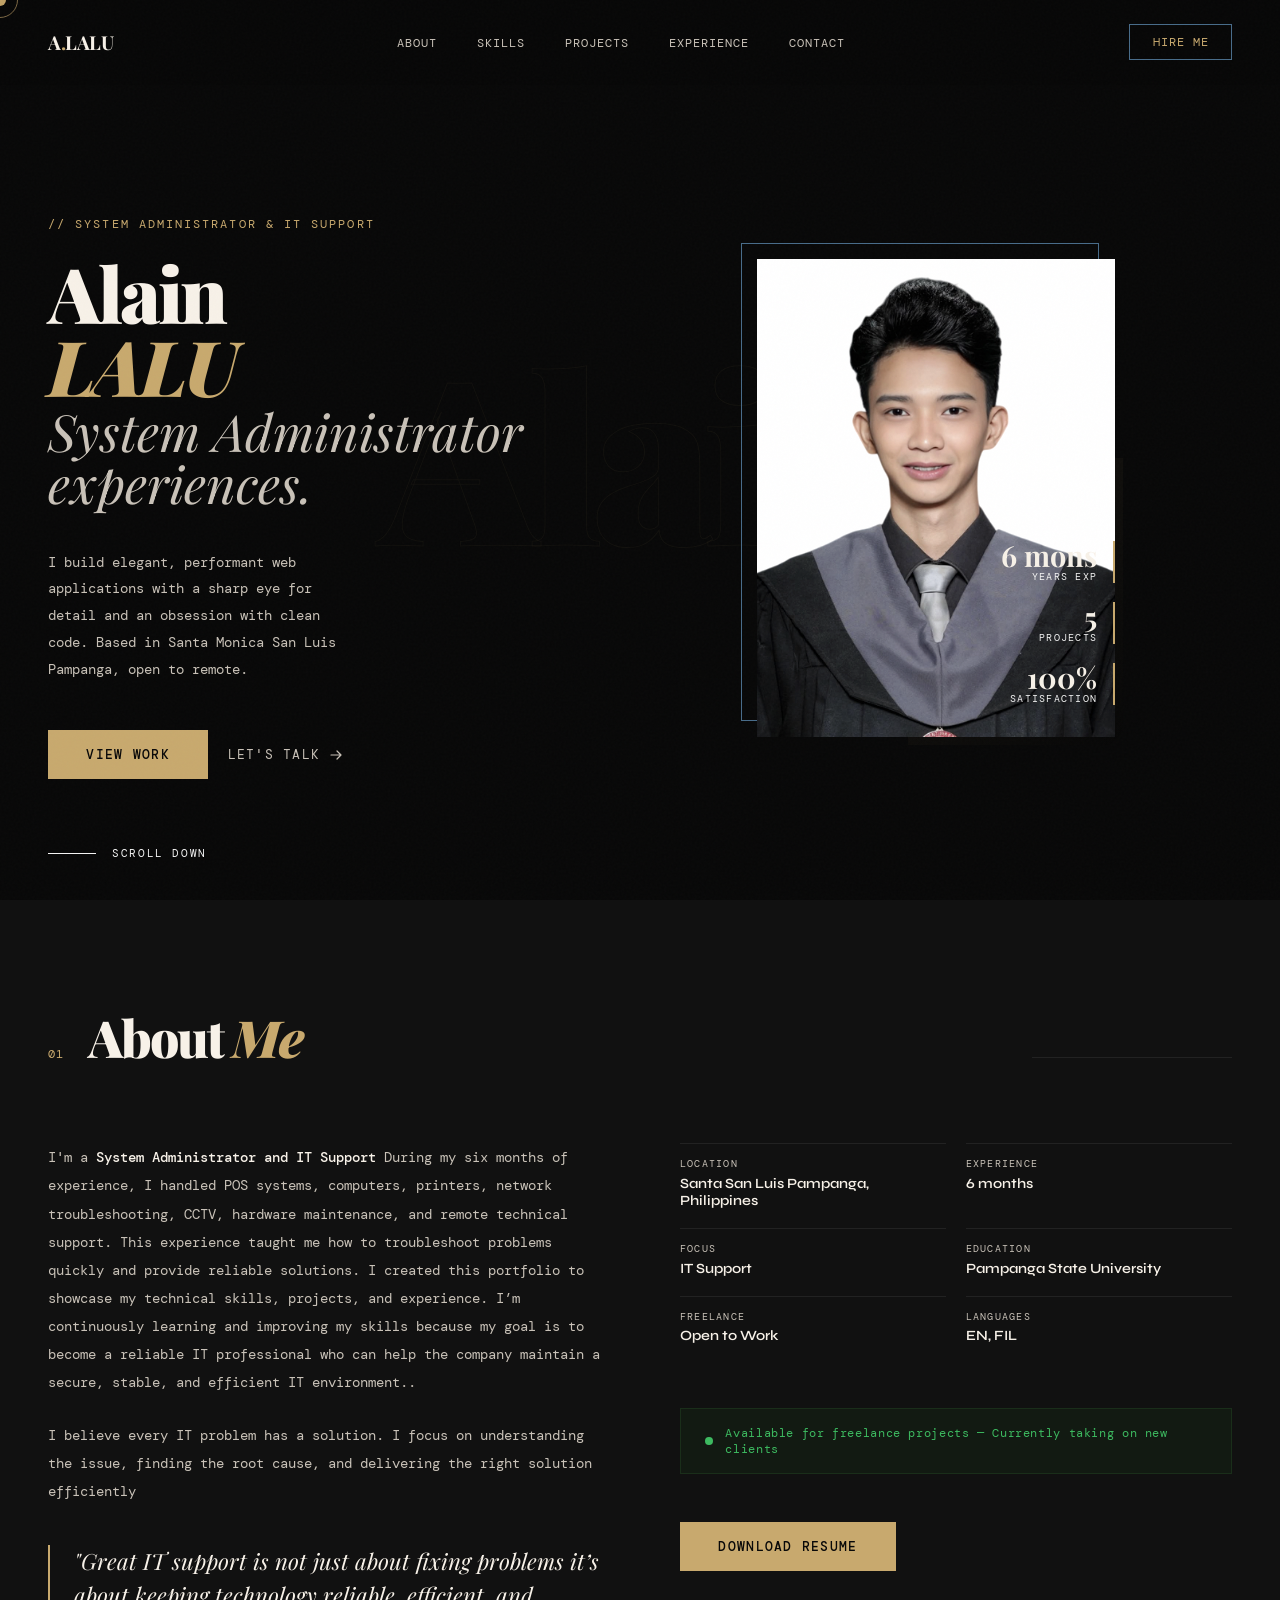
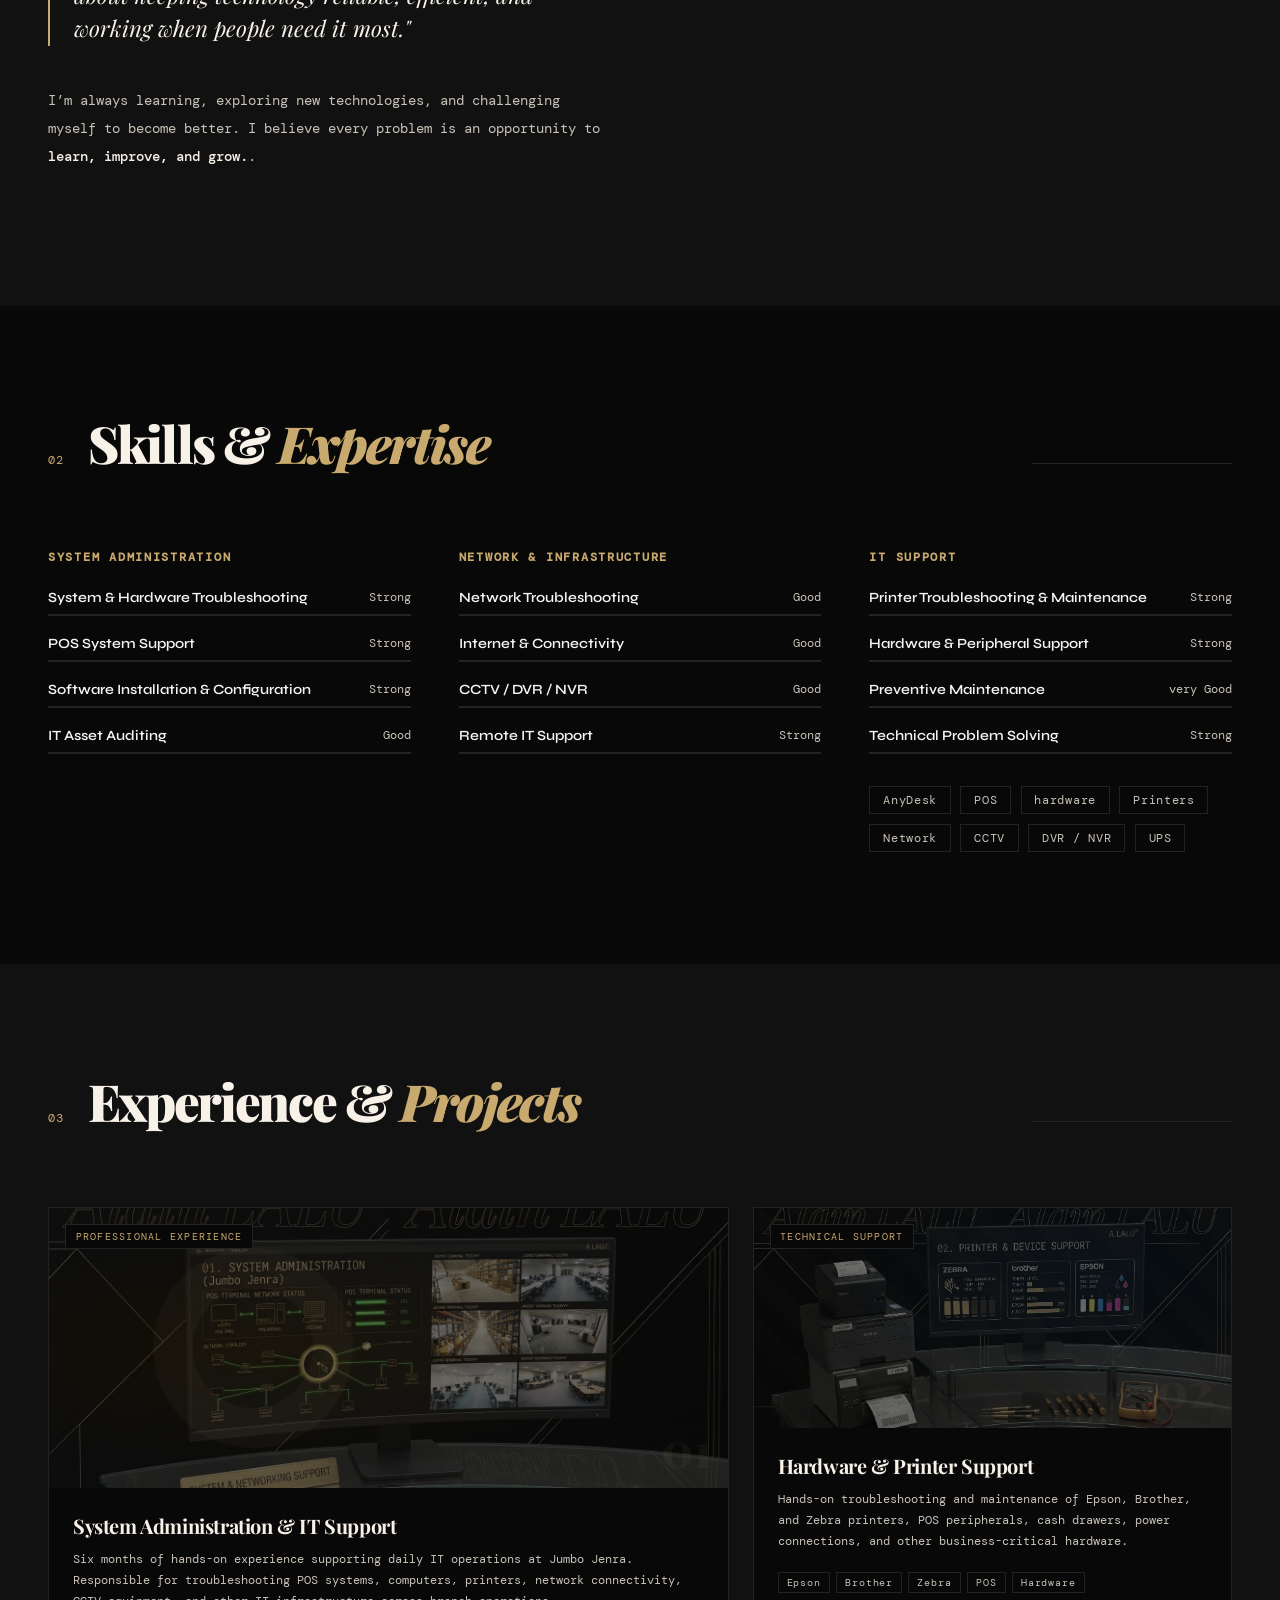
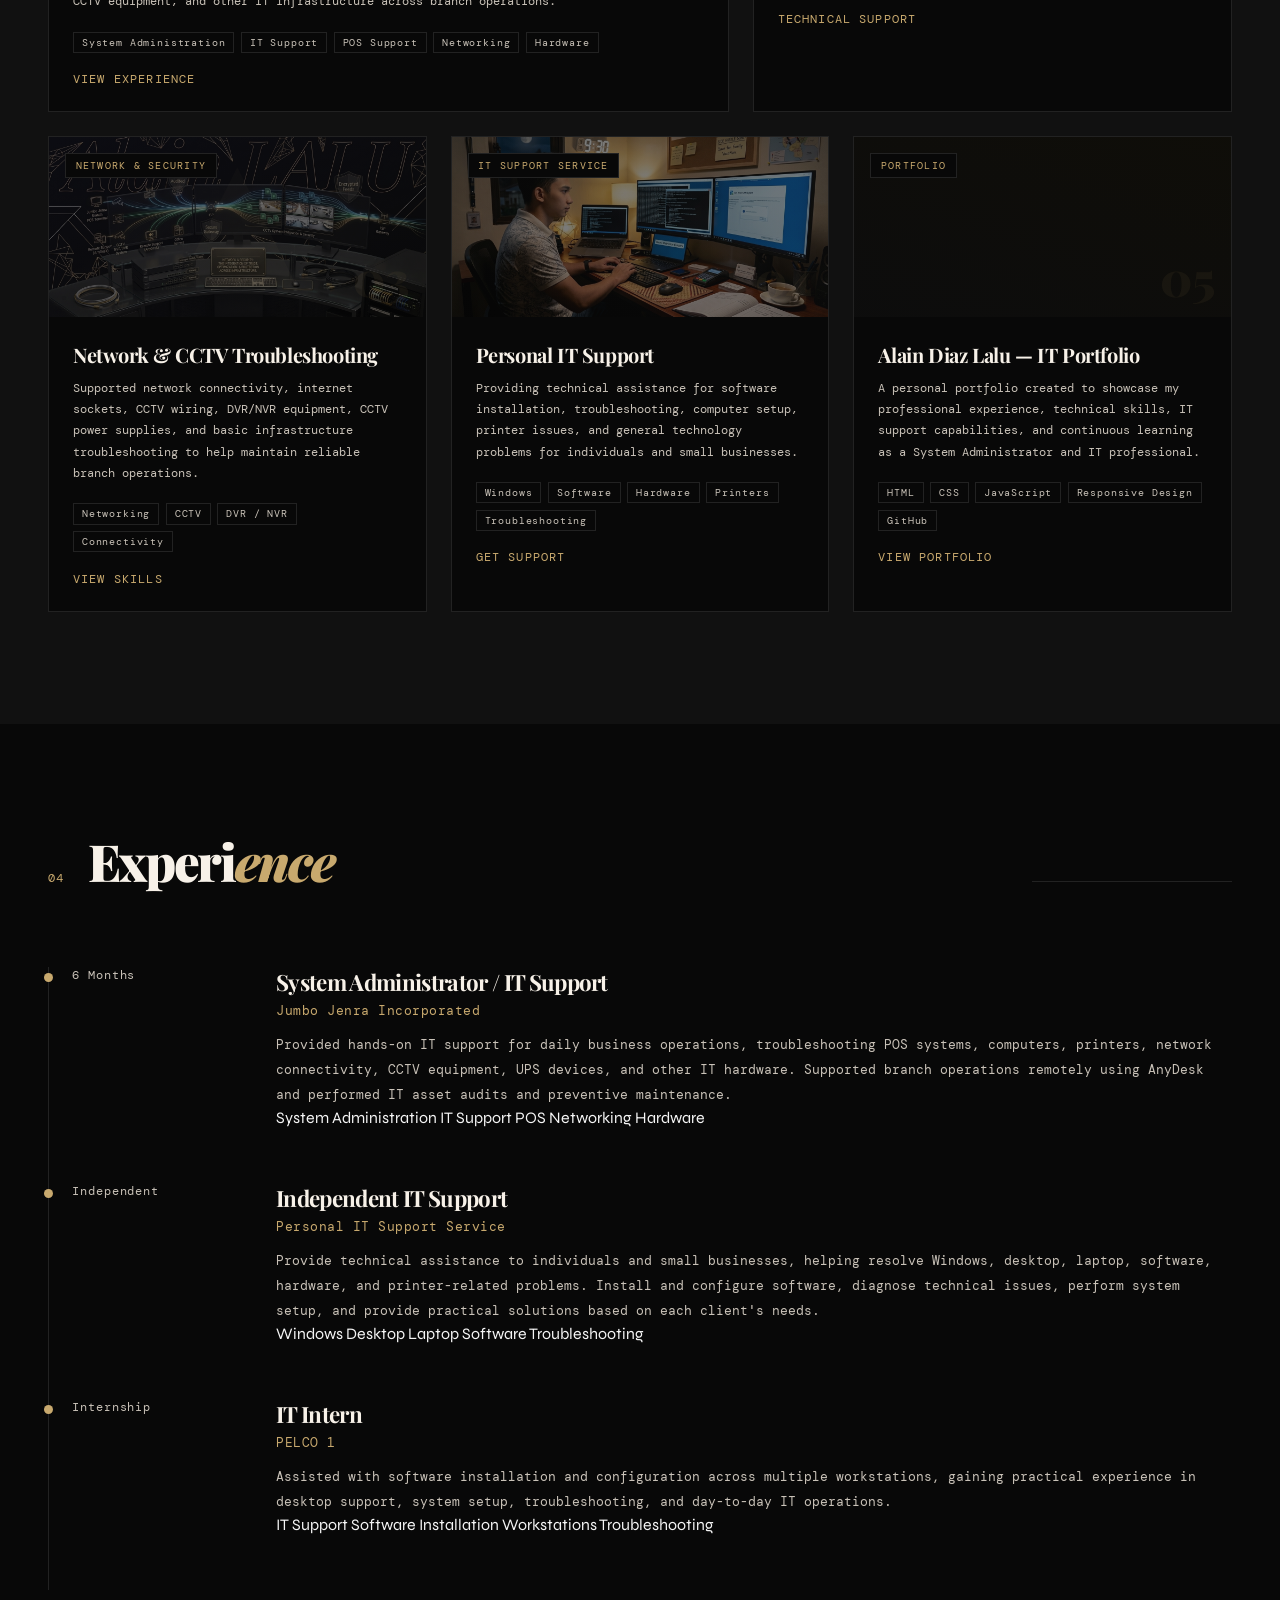
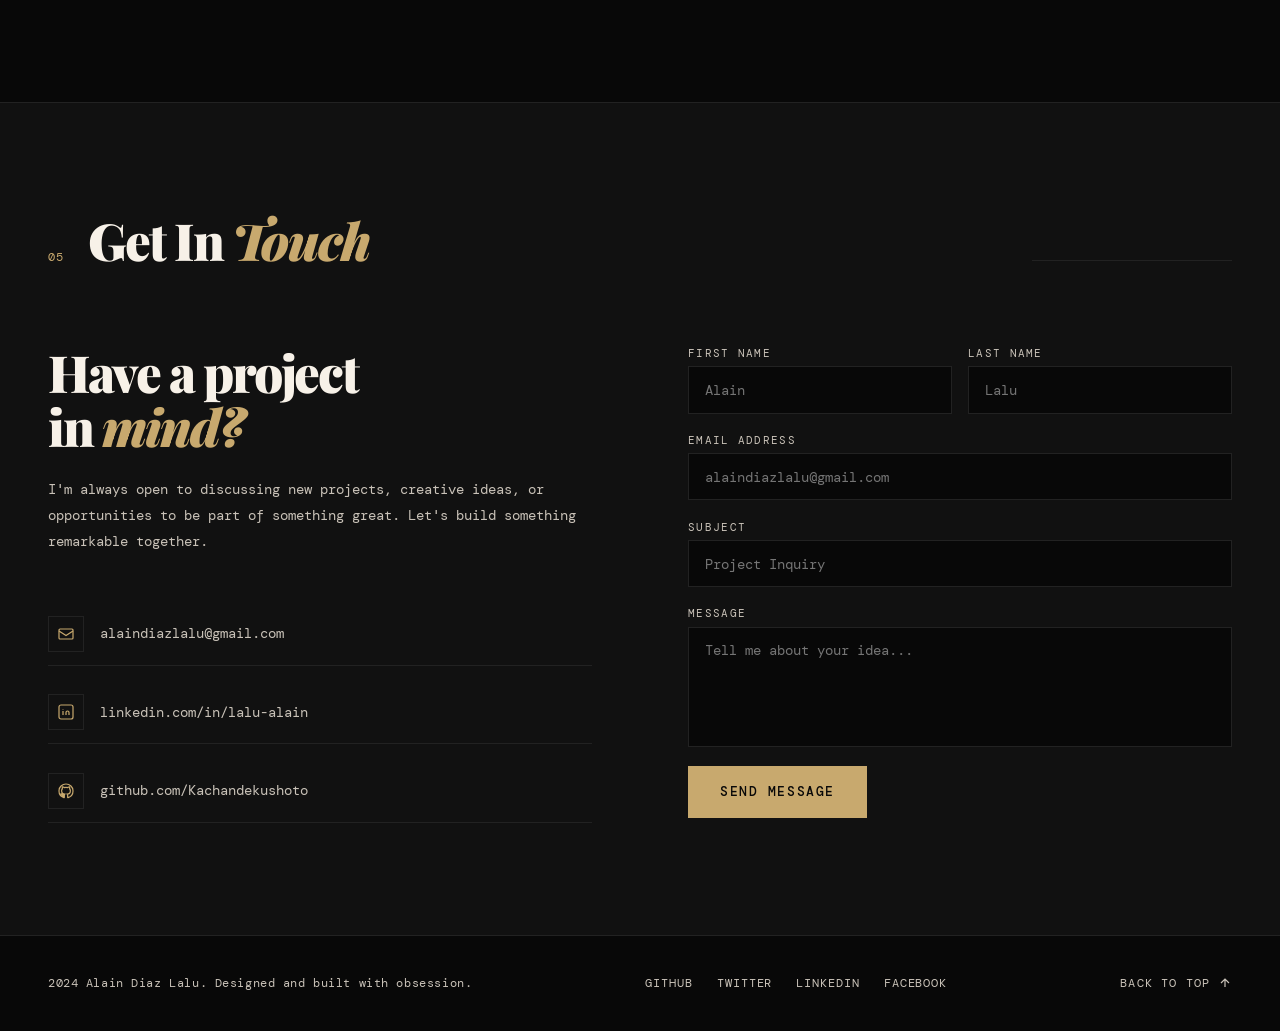
==== commit 04be8d53: "Add files via upload" ====
--- a/index (1).html
+++ b/index (1).html
@@ -5,892 +5,7 @@
 <meta name="viewport" content="width=device-width, initial-scale=1.0"/>
 <title>Alain Diaz Lalu — Portfolio</title>
 <link href="https://fonts.googleapis.com/css2?family=Playfair+Display:ital,wght@0,400;0,700;0,900;1,400;1,700&family=DM+Mono:ital,wght@0,300;0,400;0,500;1,300&family=Syne:wght@400;600;700;800&display=swap" rel="stylesheet"/>
-<style>
-  *, *::before, *::after { box-sizing: border-box; margin: 0; padding: 0; }
-
-  :root {
-    --bg: #080808;
-    --surface: #111111;
-    --border: #222222;
-    --cream: #f7f1e8;
-    --muted: #c9c2b8;
-    --accent: #c8a96e;
-    --accent-dim: #486c8a;
-    --red: #c0392b;
-    --text: #f5f5f5;
-    --font-display: 'Playfair Display', Georgia, serif;
-    --font-mono: 'DM Mono', monospace;
-    --font-sans: 'Syne', sans-serif;
-  }
-
-  html { scroll-behavior: smooth; font-size: 16px; }
-
-  body {
-    background: var(--bg);
-    color: var(--text);
-    font-family: var(--font-sans);
-    cursor: none;
-    overflow-x: hidden;
-  }
-
-  /* ─── CUSTOM CURSOR ─── */
-  #cursor {
-    width: 12px; height: 12px;
-    background: var(--accent);
-    border-radius: 50%;
-    position: fixed; top: 0; left: 0;
-    pointer-events: none; z-index: 9999;
-    transform: translate(-50%, -50%);
-    transition: transform 0.08s ease, width 0.25s ease, height 0.25s ease, background 0.25s ease;
-    mix-blend-mode: difference;
-  }
-  #cursor-ring {
-    width: 36px; height: 36px;
-    border: 1px solid var(--accent);
-    border-radius: 50%;
-    position: fixed; top: 0; left: 0;
-    pointer-events: none; z-index: 9998;
-    transform: translate(-50%, -50%);
-    transition: transform 0.18s ease, width 0.25s ease, height 0.25s ease, opacity 0.25s ease;
-    opacity: 0.6;
-  }
-  body:has(a:hover) #cursor, body:has(button:hover) #cursor { width: 6px; height: 6px; background: var(--cream); }
-  body:has(a:hover) #cursor-ring, body:has(button:hover) #cursor-ring { width: 56px; height: 56px; opacity: 1; }
-
-  /* ─── NOISE OVERLAY ─── */
-  body::before {
-    content: '';
-    position: fixed; inset: 0;
-    background-image: url("data:image/svg+xml,%3Csvg viewBox='0 0 512 512' xmlns='http://www.w3.org/2000/svg'%3E%3Cfilter id='n'%3E%3CfeTurbulence type='fractalNoise' baseFrequency='0.75' numOctaves='4' stitchTiles='stitch'/%3E%3C/filter%3E%3Crect width='100%25' height='100%25' filter='url(%23n)' opacity='1'/%3E%3C/svg%3E");
-    opacity: 0.022;
-    pointer-events: none; z-index: 9990;
-  }
-
-  /* ─── NAV ─── */
-  nav {
-    position: fixed; top: 0; left: 0; right: 0;
-    padding: 1.5rem 3rem;
-    display: flex; align-items: center; justify-content: space-between;
-    z-index: 100;
-    backdrop-filter: blur(16px);
-    background: rgba(8,8,8,0.7);
-    border-bottom: 1px solid transparent;
-    transition: border-color 0.4s;
-  }
-  nav.scrolled { border-color: var(--border); }
-
-  .nav-logo {
-    font-family: var(--font-display);
-    font-size: 1.2rem; font-weight: 700;
-    color: var(--cream);
-    letter-spacing: -0.02em;
-    text-decoration: none;
-  }
-  .nav-logo span { color: var(--accent); }
-
-  .nav-links { display: flex; gap: 2.5rem; list-style: none; }
-  .nav-links a {
-    font-family: var(--font-mono);
-    font-size: 0.78rem; font-weight: 400;
-    color: var(--muted);
-    text-decoration: none;
-    letter-spacing: 0.08em;
-    text-transform: uppercase;
-    position: relative;
-    transition: color 0.3s;
-  }
-  .nav-links a::after {
-    content: '';
-    position: absolute; bottom: -4px; left: 0; right: 0;
-    height: 1px; background: var(--accent);
-    transform: scaleX(0); transform-origin: left;
-    transition: transform 0.3s ease;
-  }
-  .nav-links a:hover { color: var(--cream); }
-  .nav-links a:hover::after { transform: scaleX(1); }
-
-  .nav-cta {
-    font-family: var(--font-mono);
-    font-size: 0.78rem;
-    padding: 0.55rem 1.4rem;
-    border: 1px solid var(--accent-dim);
-    color: var(--accent);
-    background: transparent;
-    cursor: none;
-    letter-spacing: 0.08em;
-    text-transform: uppercase;
-    text-decoration: none;
-    transition: background 0.3s, color 0.3s;
-  }
-  .nav-cta:hover { background: var(--accent); color: var(--bg); }
-
-  .hamburger { display: none; flex-direction: column; gap: 5px; cursor: none; background: none; border: none; padding: 4px; }
-  .hamburger span { display: block; width: 24px; height: 1px; background: var(--cream); transition: all 0.3s; }
-  .hamburger.open span:nth-child(1) { transform: translateY(6px) rotate(45deg); }
-  .hamburger.open span:nth-child(2) { opacity: 0; }
-  .hamburger.open span:nth-child(3) { transform: translateY(-6px) rotate(-45deg); }
-
-  /* Mobile Menu */
-  .mobile-menu {
-    position: fixed; inset: 0;
-    background: var(--bg);
-    display: flex; flex-direction: column; align-items: center; justify-content: center;
-    gap: 2.5rem;
-    z-index: 99;
-    transform: translateY(-100%);
-    transition: transform 0.5s cubic-bezier(0.77,0,0.175,1);
-  }
-  .mobile-menu.open { transform: translateY(0); }
-  .mobile-menu a {
-    font-family: var(--font-display);
-    font-size: 2.5rem; font-style: italic;
-    color: var(--cream); text-decoration: none;
-    transition: color 0.3s;
-  }
-  .mobile-menu a:hover { color: var(--accent); }
-
-  /* ─── HERO ─── */
-  #hero {
-    min-height: 100vh;
-    display: grid;
-    grid-template-columns: 1fr 1fr;
-    align-items: center;
-    padding: 0 3rem;
-    padding-top: 6rem;
-    position: relative;
-    overflow: hidden;
-  }
-
-  .hero-bg-text {
-    position: absolute;
-    top: 50%; left: 50%;
-    transform: translate(-50%, -50%);
-    font-family: var(--font-display);
-    font-size: clamp(8rem, 18vw, 22rem);
-    font-weight: 900;
-    color: transparent;
-    -webkit-text-stroke: 1px rgba(200,169,110,0.05);
-    white-space: nowrap;
-    pointer-events: none;
-    user-select: none;
-    letter-spacing: -0.05em;
-  }
-
-  .hero-left { z-index: 2; }
-
-  .hero-tag {
-    font-family: var(--font-mono);
-    font-size: 0.72rem;
-    color: var(--accent);
-    letter-spacing: 0.18em;
-    text-transform: uppercase;
-    margin-bottom: 1.5rem;
-    opacity: 0;
-    transform: translateY(20px);
-    animation: fadeUp 0.8s ease 0.3s forwards;
-  }
-
-  .hero-name {
-    font-family: var(--font-display);
-    font-size: clamp(3.2rem, 6vw, 6rem);
-    font-weight: 900;
-    line-height: 0.95;
-    letter-spacing: -0.04em;
-    color: var(--cream);
-    margin-bottom: 0.3rem;
-    opacity: 0;
-    transform: translateY(30px);
-    animation: fadeUp 0.8s ease 0.5s forwards;
-  }
-  .hero-name em { font-style: italic; color: var(--accent); }
-
-  .hero-title {
-    font-family: var(--font-display);
-    font-size: clamp(2rem, 4vw, 4rem);
-    font-weight: 400;
-    font-style: italic;
-    color: var(--muted);
-    line-height: 1;
-    margin-bottom: 2.5rem;
-    opacity: 0;
-    transform: translateY(30px);
-    animation: fadeUp 0.8s ease 0.7s forwards;
-  }
-
-  .hero-desc {
-    font-family: var(--font-mono);
-    font-size: 0.88rem;
-    line-height: 1.9;
-    color: var(--muted);
-    max-width: 38ch;
-    margin-bottom: 3rem;
-    opacity: 0;
-    transform: translateY(20px);
-    animation: fadeUp 0.8s ease 0.9s forwards;
-  }
-
-  .hero-actions {
-    display: flex; gap: 1.2rem; align-items: center;
-    opacity: 0;
-    transform: translateY(20px);
-    animation: fadeUp 0.8s ease 1.1s forwards;
-  }
-
-  .btn-primary {
-    font-family: var(--font-mono);
-    font-size: 0.8rem; font-weight: 500;
-    letter-spacing: 0.1em; text-transform: uppercase;
-    padding: 1rem 2.4rem;
-    background: var(--accent);
-    color: var(--bg);
-    border: none; text-decoration: none;
-    transition: transform 0.2s, box-shadow 0.2s;
-    cursor: none;
-    position: relative; overflow: hidden;
-  }
-  .btn-primary::after {
-    content: '';
-    position: absolute; inset: 0;
-    background: rgba(255,255,255,0.12);
-    transform: translateX(-100%);
-    transition: transform 0.3s ease;
-  }
-  .btn-primary:hover::after { transform: translateX(0); }
-  .btn-primary:hover { box-shadow: 0 8px 32px rgba(200,169,110,0.3); }
-
-  .btn-ghost {
-    font-family: var(--font-mono);
-    font-size: 0.8rem; font-weight: 400;
-    letter-spacing: 0.1em; text-transform: uppercase;
-    color: var(--muted);
-    text-decoration: none;
-    display: flex; align-items: center; gap: 0.5rem;
-    transition: color 0.3s; cursor: none;
-  }
-  .btn-ghost svg { transition: transform 0.3s; }
-  .btn-ghost:hover { color: var(--cream); }
-  .btn-ghost:hover svg { transform: translateX(4px); }
-
-  .hero-right {
-    z-index: 2;
-    display: flex; justify-content: center; align-items: center;
-    position: relative;
-  }
-
-  .hero-image-wrap {
-    position: relative;
-    opacity: 0;
-    animation: fadeIn 1s ease 1.2s forwards;
-  }
-  .hero-image-wrap::before {
-    content: '';
-    position: absolute;
-    top: -16px; left: -16px;
-    width: 100%; height: 100%;
-    border: 1px solid var(--accent-dim);
-    z-index: -1;
-  }
-  .hero-image-wrap::after {
-    content: '';
-    position: absolute;
-    bottom: -8px; right: -8px;
-    width: 60%; height: 60%;
-    background: linear-gradient(135deg, var(--accent), transparent);
-    opacity: 0.08;
-    z-index: -1;
-  }
-
-  .hero-avatar {
-    width: clamp(240px, 28vw, 380px);
-    aspect-ratio: 3/4;
-    object-fit: cover;
-    display: block;
-    filter: grayscale(30%) contrast(1.05);
-    background: var(--surface);
-  }
-
-  /* SVG avatar placeholder */
-  .avatar-placeholder {
-    width: clamp(240px, 28vw, 380px);
-    aspect-ratio: 3/4;
-    background: linear-gradient(160deg, #1a1a1a 0%, #0f0f0f 100%);
-    display: flex; flex-direction: column; align-items: center; justify-content: flex-end;
-    padding-bottom: 2rem;
-    overflow: hidden;
-    position: relative;
-  }
-  .avatar-placeholder .avatar-shape {
-    position: absolute; bottom: 0; left: 50%;
-    transform: translateX(-50%);
-    width: 75%; height: 88%;
-    background: linear-gradient(175deg, #2a2a2a 0%, #1a1505 100%);
-    clip-path: ellipse(50% 55% at 50% 100%);
-  }
-  .avatar-placeholder .avatar-head {
-    position: absolute; top: 22%; left: 50%;
-    transform: translateX(-50%);
-    width: 38%; aspect-ratio: 1;
-    background: linear-gradient(135deg, #2e2e2e, #1e1e1e);
-    border-radius: 50% 50% 45% 45%;
-  }
-  .avatar-placeholder .avatar-label {
-    position: relative; z-index: 2;
-    font-family: var(--font-mono);
-    font-size: 0.7rem;
-    color: var(--accent);
-    letter-spacing: 0.15em;
-    text-transform: uppercase;
-  }
-
-  .hero-stats {
-    position: absolute; bottom: 2rem; right: 0;
-    display: flex; flex-direction: column; gap: 1.2rem;
-    opacity: 0;
-    animation: fadeUp 0.8s ease 1.4s forwards;
-  }
-  .stat-item {
-    text-align: right;
-    border-right: 2px solid var(--accent);
-    padding-right: 1rem;
-  }
-  .stat-num {
-    font-family: var(--font-display);
-    font-size: 1.8rem; font-weight: 700;
-    color: var(--cream); line-height: 1;
-  }
-  .stat-label {
-    font-family: var(--font-mono);
-    font-size: 0.65rem; letter-spacing: 0.12em;
-    text-transform: uppercase;
-    color: var(--text);
-  }
-
-  .scroll-indicator {
-    position: absolute; bottom: 2.5rem; left: 3rem;
-    display: flex; align-items: center; gap: 1rem;
-    opacity: 0;
-    animation: fadeIn 1s ease 1.8s forwards;
-  }
-  .scroll-line {
-    width: 48px; height: 1px;
-    background: var(--text);
-    position: relative; overflow: hidden;
-  }
-  .scroll-line::after {
-    content: '';
-    position: absolute; inset: 0;
-    background: var(--accent);
-    transform: translateX(-100%);
-    animation: scrollSlide 2s ease 2s infinite;
-  }
-  .scroll-text {
-    font-family: var(--font-mono);
-    font-size: 0.68rem; letter-spacing: 0.15em;
-    text-transform: uppercase; color: var(--text);
-    writing-mode: horizontal-tb;
-  }
-
-  /* ─── SECTION SHARED ─── */
-  section { padding: 7rem 3rem; position: relative; }
-
-  .section-header {
-    display: flex; align-items: baseline; gap: 1.5rem;
-    margin-bottom: 5rem;
-  }
-  .section-num {
-    font-family: var(--font-mono);
-    font-size: 0.72rem; color: var(--accent);
-    letter-spacing: 0.1em;
-  }
-  .section-title {
-    font-family: var(--font-display);
-    font-size: clamp(2.4rem, 4vw, 4rem);
-    font-weight: 900;
-    color: var(--cream);
-    letter-spacing: -0.04em;
-    line-height: 1;
-  }
-  .section-title em { font-style: italic; color: var(--accent); }
-  .section-line {
-    flex: 1; height: 1px;
-    background: var(--border);
-    max-width: 200px;
-    margin-left: auto;
-  }
-
-  /* ─── ABOUT ─── */
-  #about { background: var(--surface); }
-  .about-grid {
-    display: grid;
-    grid-template-columns: 1fr 1fr;
-    gap: 5rem;
-    align-items: start;
-  }
-  .about-text p {
-    font-family: var(--font-mono);
-    font-size: 0.88rem;
-    line-height: 2;
-    color: var(--muted);
-    margin-bottom: 1.5rem;
-  }
-  .about-text p strong { color: var(--cream); font-weight: 500; }
-  .about-quote {
-    margin: 2.5rem 0;
-    padding-left: 1.5rem;
-    border-left: 2px solid var(--accent);
-  }
-  .about-quote blockquote {
-    font-family: var(--font-display);
-    font-size: 1.4rem;
-    font-style: italic;
-    color: var(--cream);
-    line-height: 1.5;
-  }
-
-  .about-right { display: flex; flex-direction: column; gap: 2rem; }
-
-  .info-grid {
-    display: grid; grid-template-columns: 1fr 1fr;
-    gap: 1.2rem;
-    margin-bottom: 2rem;
-  }
-  .info-item { border-top: 1px solid var(--border); padding-top: 0.8rem; }
-  .info-label {
-    font-family: var(--font-mono);
-    font-size: 0.65rem; letter-spacing: 0.12em;
-    text-transform: uppercase; color: var(--muted);
-    margin-bottom: 0.3rem;
-  }
-  .info-value {
-    font-family: var(--font-sans);
-    font-size: 0.88rem; color: var(--cream); font-weight: 600;
-  }
-
-  .availability {
-    display: flex; align-items: center; gap: 0.8rem;
-    padding: 1rem 1.5rem;
-    border: 1px solid #1a2e1a;
-    background: rgba(20, 40, 20, 0.4);
-  }
-  .avail-dot {
-    width: 8px; height: 8px;
-    background: #3dba60; border-radius: 50%;
-    animation: pulse-green 2s ease infinite;
-  }
-  .avail-text {
-    font-family: var(--font-mono);
-    font-size: 0.78rem; color: #3dba60;
-    letter-spacing: 0.05em;
-  }
-
-  /* ─── SKILLS ─── */
-  #skills { background: var(--bg); }
-  .skills-container {
-    display: grid;
-    grid-template-columns: repeat(auto-fit, minmax(280px, 1fr));
-    gap: 3rem;
-  }
-  .skill-category h3 {
-    font-family: var(--font-mono);
-    font-size: 0.72rem; letter-spacing: 0.15em;
-    text-transform: uppercase; color: var(--accent);
-    margin-bottom: 1.5rem;
-  }
-  .skill-item { margin-bottom: 1.2rem; }
-  .skill-header {
-    display: flex; justify-content: space-between;
-    margin-bottom: 0.5rem;
-  }
-  .skill-name {
-    font-family: var(--font-sans);
-    font-size: 0.88rem; color: var(--text); font-weight: 600;
-  }
-  .skill-pct {
-    font-family: var(--font-mono);
-    font-size: 0.75rem; color: var(--muted);
-  }
-  .skill-bar {
-    height: 2px;
-    background: var(--border);
-    position: relative; overflow: hidden;
-  }
-  .skill-fill {
-    position: absolute; top: 0; left: 0; height: 100%;
-    background: linear-gradient(90deg, var(--accent-dim), var(--accent));
-    transform: scaleX(0); transform-origin: left;
-    transition: transform 1s cubic-bezier(0.16, 1, 0.3, 1);
-  }
-  .skill-fill.animate { transform: scaleX(1); }
-
-  .tech-tags {
-    display: flex; flex-wrap: wrap; gap: 0.6rem;
-    margin-top: 2rem;
-  }
-  .tech-tag {
-    font-family: var(--font-mono);
-    font-size: 0.72rem; letter-spacing: 0.06em;
-    padding: 0.35rem 0.8rem;
-    border: 1px solid var(--border);
-    color: var(--muted);
-    transition: border-color 0.3s, color 0.3s;
-  }
-  .tech-tag:hover { border-color: var(--accent-dim); color: var(--accent); }
-
-  /* ─── PROJECTS ─── */
-  #projects { background: var(--surface); }
-  .projects-grid {
-    display: grid;
-    grid-template-columns: repeat(12, 1fr);
-    gap: 1.5rem;
-  }
-
-  .project-card {
-    border: 1px solid var(--border);
-    background: var(--bg);
-    overflow: hidden;
-    position: relative;
-    transition: border-color 0.4s, transform 0.4s;
-    cursor: none;
-  }
-  .project-card:hover { border-color: var(--accent-dim); transform: translateY(-4px); }
-
-  .project-card:nth-child(1) { grid-column: 1 / 8; grid-row: 1 / 2; }
-  .project-card:nth-child(2) { grid-column: 8 / 13; grid-row: 1 / 2; }
-  .project-card:nth-child(3) { grid-column: 1 / 5; grid-row: 2 / 3; }
-  .project-card:nth-child(4) { grid-column: 5 / 9; grid-row: 2 / 3; }
-  .project-card:nth-child(5) { grid-column: 9 / 13; grid-row: 2 / 3; }
-
-  .project-thumb {
-    height: 220px;
-    background: var(--surface);
-    position: relative; overflow: hidden;
-    display: flex; align-items: center; justify-content: center;
-  }
-  .project-card:nth-child(1) .project-thumb { height: 280px; }
-  .project-thumb img {
-    position: absolute;
-    inset: 0;
-    width: 100%;
-    height: 100%;
-    object-fit: cover;
-    display: block;
-    opacity: 0.9;
-  }
-  .project-thumb-pattern {
-    position: absolute; inset: 0;
-    opacity: 0.5;
-    z-index: 1;
-  }
-  .proj-t1 { background: radial-gradient(ellipse at 30% 50%, #1a1200 0%, transparent 60%), linear-gradient(135deg, #111 0%, #050505 100%); }
-  .proj-t1::after {
-    content: '';
-    position: absolute;
-    width: 200px; height: 200px;
-    border: 40px solid rgba(200,169,110,0.08);
-    border-radius: 50%;
-    top: 50%; left: 30%; transform: translate(-50%,-50%);
-  }
-  .proj-t2 { background: radial-gradient(ellipse at 70% 30%, #000d1a 0%, transparent 60%), linear-gradient(225deg, #111 0%, #050505 100%); }
-  .proj-t2::after {
-    content: '';
-    position: absolute; inset: 0;
-    background: repeating-linear-gradient(45deg, transparent, transparent 20px, rgba(200,169,110,0.02) 20px, rgba(200,169,110,0.02) 40px);
-  }
-  .proj-t3 { background: linear-gradient(160deg, #0e0e1a 0%, #080808 100%); }
-  .proj-t3::after {
-    content: '';
-    position: absolute;
-    width: 120px; height: 120px;
-    background: rgba(200,169,110,0.05);
-    clip-path: polygon(50% 0%, 0% 100%, 100% 100%);
-    top: 50%; left: 50%; transform: translate(-50%,-50%);
-  }
-  .proj-t4 { background: linear-gradient(45deg, #0a0a0a, #151515); }
-  .proj-t5 { background: linear-gradient(200deg, #0d0a00, #080808); }
-
-  .project-label {
-    position: absolute; top: 1rem; left: 1rem;
-    font-family: var(--font-mono);
-    font-size: 0.65rem; letter-spacing: 0.12em;
-    text-transform: uppercase;
-    color: var(--accent); background: var(--bg);
-    padding: 0.3rem 0.6rem;
-    border: 1px solid var(--border);
-  }
-
-  .project-num {
-    position: absolute; bottom: 1rem; right: 1rem;
-    font-family: var(--font-display);
-    font-size: 3rem; font-weight: 900;
-    color: rgba(200,169,110,0.06);
-    line-height: 1;
-  }
-
-  .project-info { padding: 1.5rem; }
-  .project-title {
-    font-family: var(--font-display);
-    font-size: 1.25rem; font-weight: 700;
-    color: var(--cream);
-    margin-bottom: 0.6rem;
-    letter-spacing: -0.02em;
-  }
-  .project-desc {
-    font-family: var(--font-mono);
-    font-size: 0.78rem; line-height: 1.7;
-    color: var(--muted); margin-bottom: 1.2rem;
-  }
-  .project-tech {
-    display: flex; flex-wrap: wrap; gap: 0.4rem;
-    margin-bottom: 1.2rem;
-  }
-  .project-tech span {
-    font-family: var(--font-mono);
-    font-size: 0.65rem; letter-spacing: 0.08em;
-    color: var(--muted);
-    padding: 0.2rem 0.5rem;
-    border: 1px solid var(--border);
-  }
-  .project-links { display: flex; gap: 1rem; }
-  .project-link {
-    font-family: var(--font-mono);
-    font-size: 0.72rem; letter-spacing: 0.1em;
-    text-transform: uppercase;
-    color: var(--accent); text-decoration: none;
-    display: flex; align-items: center; gap: 0.4rem;
-    transition: color 0.3s;
-  }
-  .project-link:hover { color: var(--cream); }
-  .project-link svg { width: 12px; height: 12px; }
-
-  /* ─── EXPERIENCE ─── */
-  #experience { background: var(--bg); }
-  .timeline { position: relative; }
-  .timeline::before {
-    content: '';
-    position: absolute; top: 0; left: 0;
-    width: 1px; height: 100%;
-    background: var(--border);
-  }
-  .timeline-item {
-    display: grid;
-    grid-template-columns: 180px 1fr;
-    gap: 3rem;
-    padding-bottom: 3.5rem;
-    position: relative;
-  }
-  .timeline-item::before {
-    content: '';
-    position: absolute; top: 6px; left: -4px;
-    width: 9px; height: 9px;
-    background: var(--accent); border-radius: 50%;
-  }
-  .timeline-date {
-    font-family: var(--font-mono);
-    font-size: 0.72rem; letter-spacing: 0.08em;
-    color: var(--muted); padding-top: 0.1rem;
-    padding-left: 1.5rem;
-  }
-  .timeline-role {
-    font-family: var(--font-display);
-    font-size: 1.4rem; font-weight: 700;
-    color: var(--cream);
-    letter-spacing: -0.03em; margin-bottom: 0.3rem;
-  }
-  .timeline-company {
-    font-family: var(--font-mono);
-    font-size: 0.8rem; color: var(--accent);
-    margin-bottom: 0.9rem; letter-spacing: 0.04em;
-  }
-  .timeline-desc {
-    font-family: var(--font-mono);
-    font-size: 0.82rem; line-height: 1.9;
-    color: var(--muted);
-  }
-
-  /* ─── CONTACT ─── */
-  #contact {
-    background: var(--surface);
-    border-top: 1px solid var(--border);
-  }
-  .contact-grid {
-    display: grid;
-    grid-template-columns: 1fr 1fr;
-    gap: 6rem;
-    align-items: start;
-  }
-  .contact-heading {
-    font-family: var(--font-display);
-    font-size: clamp(2rem, 4vw, 3.5rem);
-    font-weight: 900;
-    color: var(--cream);
-    letter-spacing: -0.04em;
-    line-height: 1.05;
-    margin-bottom: 1.5rem;
-  }
-  .contact-heading em { font-style: italic; color: var(--accent); }
-  .contact-sub {
-    font-family: var(--font-mono);
-    font-size: 0.85rem; line-height: 1.9;
-    color: var(--muted); margin-bottom: 3rem;
-  }
-  .contact-methods { display: flex; flex-direction: column; gap: 1rem; }
-  .contact-method {
-    display: flex; align-items: center; gap: 1rem;
-    font-family: var(--font-mono); font-size: 0.85rem;
-    color: var(--muted); text-decoration: none;
-    padding: 0.8rem 0;
-    border-bottom: 1px solid var(--border);
-    transition: color 0.3s, border-color 0.3s;
-  }
-  .contact-method:hover { color: var(--accent); border-color: var(--accent-dim); }
-  .contact-method-icon {
-    width: 36px; height: 36px;
-    border: 1px solid var(--border);
-    display: flex; align-items: center; justify-content: center;
-    flex-shrink: 0;
-    color: var(--accent);
-    transition: background 0.3s;
-  }
-  .contact-method:hover .contact-method-icon { background: rgba(200,169,110,0.08); }
-
-  /* Form */
-  .contact-form { display: flex; flex-direction: column; gap: 1.2rem; }
-  .form-group { display: flex; flex-direction: column; gap: 0.4rem; }
-  .form-label {
-    font-family: var(--font-mono);
-    font-size: 0.68rem; letter-spacing: 0.12em;
-    text-transform: uppercase; color: var(--muted);
-  }
-  .form-input, .form-textarea {
-    background: var(--bg);
-    border: 1px solid var(--border);
-    color: var(--text);
-    font-family: var(--font-mono);
-    font-size: 0.88rem;
-    padding: 0.85rem 1rem;
-    outline: none;
-    transition: border-color 0.3s;
-    width: 100%;
-    resize: none;
-  }
-  .form-input:focus, .form-textarea:focus { border-color: var(--accent-dim); }
-  .form-textarea { min-height: 120px; }
-  .form-row { display: grid; grid-template-columns: 1fr 1fr; gap: 1rem; }
-  .submit-btn {
-    font-family: var(--font-mono);
-    font-size: 0.82rem; letter-spacing: 0.12em;
-    text-transform: uppercase;
-    padding: 1.1rem 2rem;
-    background: var(--accent);
-    color: var(--bg);
-    border: none; cursor: none;
-    font-weight: 500;
-    transition: opacity 0.3s, box-shadow 0.3s;
-    position: relative; overflow: hidden;
-    align-self: flex-start;
-  }
-  .submit-btn:hover { opacity: 0.88; box-shadow: 0 6px 24px rgba(200,169,110,0.25); }
-  .form-status {
-    font-family: var(--font-mono);
-    font-size: 0.78rem; color: #3dba60;
-    display: none;
-  }
-  .form-status.show { display: block; }
-
-  /* ─── FOOTER ─── */
-  footer {
-    padding: 2.5rem 3rem;
-    border-top: 1px solid var(--border);
-    display: flex; align-items: center; justify-content: space-between;
-  }
-  .footer-copy {
-    font-family: var(--font-mono);
-    font-size: 0.72rem; color: var(--muted); letter-spacing: 0.05em;
-  }
-  .footer-socials { display: flex; gap: 1.5rem; }
-  .footer-socials a {
-    font-family: var(--font-mono);
-    font-size: 0.72rem; letter-spacing: 0.08em;
-    text-transform: uppercase;
-    color: var(--muted); text-decoration: none;
-    transition: color 0.3s;
-  }
-  .footer-socials a:hover { color: var(--accent); }
-  .back-top {
-    font-family: var(--font-mono);
-    font-size: 0.72rem; letter-spacing: 0.1em;
-    text-transform: uppercase;
-    color: var(--muted); text-decoration: none;
-    display: flex; align-items: center; gap: 0.5rem;
-    transition: color 0.3s; cursor: none;
-  }
-  .back-top:hover { color: var(--accent); }
-
-  /* ─── ANIMATIONS ─── */
-  @keyframes fadeUp {
-    to { opacity: 1; transform: translateY(0); }
-  }
-  @keyframes fadeIn {
-    to { opacity: 1; }
-  }
-  @keyframes scrollSlide {
-    0% { transform: translateX(-100%); }
-    50% { transform: translateX(0); }
-    100% { transform: translateX(100%); }
-  }
-  @keyframes pulse-green {
-    0%, 100% { opacity: 1; box-shadow: 0 0 0 0 rgba(61,186,96,0.4); }
-    50% { opacity: 0.8; box-shadow: 0 0 0 6px rgba(61,186,96,0); }
-  }
-
-  /* Reveal on scroll */
-  .reveal {
-    opacity: 0; transform: translateY(32px);
-    transition: opacity 0.8s ease, transform 0.8s ease;
-  }
-  .reveal.visible { opacity: 1; transform: translateY(0); }
-  .reveal-delay-1 { transition-delay: 0.1s; }
-  .reveal-delay-2 { transition-delay: 0.2s; }
-  .reveal-delay-3 { transition-delay: 0.3s; }
-  .reveal-delay-4 { transition-delay: 0.4s; }
-
-  /* ─── RESPONSIVE ─── */
-  @media (max-width: 1024px) {
-    #hero { grid-template-columns: 1fr; text-align: left; gap: 4rem; padding-top: 8rem; }
-    .hero-right { justify-content: flex-start; margin-top: 1rem; }
-    .hero-stats { position: static; flex-direction: row; margin-top: 2rem; }
-    .stat-item { text-align: left; border-right: none; border-bottom: 2px solid var(--accent); padding-right: 0; padding-bottom: 0.5rem; }
-    .about-grid { grid-template-columns: 1fr; gap: 3rem; }
-    .contact-grid { grid-template-columns: 1fr; gap: 3rem; }
-    .project-card:nth-child(1) { grid-column: 1 / -1; }
-    .project-card:nth-child(2) { grid-column: 1 / -1; }
-    .project-card:nth-child(3) { grid-column: 1 / 7; }
-    .project-card:nth-child(4) { grid-column: 7 / 13; }
-    .project-card:nth-child(5) { grid-column: 1 / -1; }
-  }
-  @media (max-width: 768px) {
-    nav { padding: 1.2rem 1.5rem; }
-    .nav-links, .nav-cta { display: none; }
-    .hamburger { display: flex; }
-    section { padding: 5rem 1.5rem; }
-    #hero { padding: 0 1.5rem; padding-top: 7rem; }
-    .scroll-indicator { display: none; }
-    .projects-grid { grid-template-columns: 1fr; }
-    .project-card:nth-child(n) { grid-column: 1 / -1; grid-row: auto; }
-    .timeline-item { grid-template-columns: 1fr; gap: 0.5rem; }
-    .timeline-date { padding-left: 1.5rem; }
-    .form-row { grid-template-columns: 1fr; }
-    footer { flex-direction: column; gap: 1.5rem; text-align: center; }
-    .hero-stats { flex-wrap: wrap; gap: 1rem; }
-    .info-grid { grid-template-columns: 1fr; }
-  }
-  @media (max-width: 480px) {
-    .hero-name { font-size: 2.8rem; }
-    .hero-title { font-size: 1.6rem; }
-    .hero-actions { flex-direction: column; align-items: flex-start; }
-    .section-line { display: none; }
-  }
-</style>
+<link rel="stylesheet" href="styles.css" />
 </head>
 <body>
 
@@ -1566,148 +681,6 @@
   </a>
 </footer>
 
-<script>
-(function(){
-  // ─── CURSOR ───
-  const cursor = document.getElementById('cursor');
-  const ring   = document.getElementById('cursor-ring');
-  let mx = 0, my = 0, rx = 0, ry = 0;
-
-  document.addEventListener('mousemove', e => {
-    mx = e.clientX; my = e.clientY;
-    cursor.style.left = mx + 'px';
-    cursor.style.top  = my + 'px';
-  });
-
-  (function animRing(){
-    rx += (mx - rx) * 0.12;
-    ry += (my - ry) * 0.12;
-    ring.style.left = rx + 'px';
-    ring.style.top  = ry + 'px';
-    requestAnimationFrame(animRing);
-  })();
-
-  // ─── NAV SCROLL ───
-  const navbar = document.getElementById('navbar');
-  window.addEventListener('scroll', () => {
-    navbar.classList.toggle('scrolled', window.scrollY > 40);
-  });
-
-  // ─── HAMBURGER ───
-  const ham  = document.getElementById('hamburger');
-  const mmenu = document.getElementById('mobileMenu');
-  ham.addEventListener('click', () => {
-    ham.classList.toggle('open');
-    mmenu.classList.toggle('open');
-    document.body.style.overflow = mmenu.classList.contains('open') ? 'hidden' : '';
-  });
-  document.querySelectorAll('.mobile-link').forEach(a => {
-    a.addEventListener('click', () => {
-      ham.classList.remove('open');
-      mmenu.classList.remove('open');
-      document.body.style.overflow = '';
-    });
-  });
-
-  // ─── SCROLL REVEAL ───
-  const reveals = document.querySelectorAll('.reveal');
-  const io = new IntersectionObserver((entries) => {
-    entries.forEach(e => {
-      if(e.isIntersecting){ e.target.classList.add('visible'); }
-    });
-  }, { threshold: 0.1, rootMargin: '0px 0px -48px 0px' });
-  reveals.forEach(el => io.observe(el));
-
-  // ─── SKILL BARS ───
-  const bars = document.querySelectorAll('.skill-fill');
-  const barIO = new IntersectionObserver((entries) => {
-    entries.forEach(e => {
-      if(e.isIntersecting){
-        const fill = e.target;
-        const w = fill.getAttribute('data-width');
-        fill.style.transform = 'scaleX(' + w + ')';
-        fill.classList.add('animate');
-        barIO.unobserve(fill);
-      }
-    });
-  }, { threshold: 0.2 });
-  bars.forEach(b => barIO.observe(b));
-
-  // ─── CONTACT FORM ───
-  const form = document.getElementById('contactForm');
-  const status = document.getElementById('formStatus');
-  form.addEventListener('submit', e => {
-    e.preventDefault();
-
-    const btn = form.querySelector('.submit-btn');
-    const firstName = document.getElementById('fname').value.trim();
-    const lastName = document.getElementById('lname').value.trim();
-    const email = document.getElementById('email').value.trim();
-    const subject = document.getElementById('subject').value.trim() || 'Portfolio Inquiry';
-    const message = document.getElementById('message').value.trim();
-    const recipient = 'alaindiazlalu@gmail.com';
-
-    btn.textContent = 'Opening Mail...';
-    btn.disabled = true;
-    status.textContent = 'Opening your email app with your message...';
-    status.classList.add('show');
-
-    const body = [
-      'Name: ' + (firstName || 'N/A') + ' ' + (lastName || ''),
-      'Email: ' + (email || 'N/A'),
-      '',
-      'Message:',
-      message
-    ].join('\n');
-
-    const mailtoLink = 'mailto:' + encodeURIComponent(recipient) +
-      '?subject=' + encodeURIComponent(subject) +
-      '&body=' + encodeURIComponent(body);
-
-    setTimeout(() => {
-      window.location.href = mailtoLink;
-      form.reset();
-      btn.textContent = 'Send Message';
-      btn.disabled = false;
-      status.textContent = 'Your email app should open with a new message.';
-    }, 800);
-  });
-
-  // ─── ACTIVE NAV LINK ───
-  const sections = document.querySelectorAll('section[id]');
-  const navLinks = document.querySelectorAll('.nav-links a');
-  window.addEventListener('scroll', () => {
-    let current = '';
-    sections.forEach(s => {
-      if(window.scrollY >= s.offsetTop - 200) current = s.getAttribute('id');
-    });
-    navLinks.forEach(a => {
-      a.style.color = a.getAttribute('href') === '#' + current ? 'var(--cream)' : '';
-    });
-  });
-
-  // ─── COUNTER ANIMATION ───
-  function animateCounters(){
-    document.querySelectorAll('.stat-num').forEach(el => {
-      const text = el.textContent;
-      const num  = parseInt(text);
-      const suffix = text.replace(/[0-9]/g, '');
-      let start = 0;
-      const step = num / 40;
-      const timer = setInterval(() => {
-        start = Math.min(start + step, num);
-        el.textContent = Math.floor(start) + suffix;
-        if(start >= num) clearInterval(timer);
-      }, 40);
-    });
-  }
-  const heroIO = new IntersectionObserver(entries => {
-    if(entries[0].isIntersecting){ animateCounters(); heroIO.disconnect(); }
-  }, { threshold: 0.5 });
-  const statsEl = document.querySelector('.hero-stats');
-  if(statsEl) heroIO.observe(statsEl);
-
-})();
-</script>
+<script src="script.js"></script>
 </body>
 </html>
--- a/styles.css
+++ b/styles.css
@@ -0,0 +1,886 @@
+  *, *::before, *::after { box-sizing: border-box; margin: 0; padding: 0; }
+
+  :root {
+    --bg: #080808;
+    --surface: #111111;
+    --border: #222222;
+    --cream: #f7f1e8;
+    --muted: #c9c2b8;
+    --accent: #c8a96e;
+    --accent-dim: #486c8a;
+    --red: #c0392b;
+    --text: #f5f5f5;
+    --font-display: 'Playfair Display', Georgia, serif;
+    --font-mono: 'DM Mono', monospace;
+    --font-sans: 'Syne', sans-serif;
+  }
+
+  html { scroll-behavior: smooth; font-size: 16px; }
+
+  body {
+    background: var(--bg);
+    color: var(--text);
+    font-family: var(--font-sans);
+    cursor: none;
+    overflow-x: hidden;
+  }
+
+  /* ─── CUSTOM CURSOR ─── */
+  #cursor {
+    width: 12px; height: 12px;
+    background: var(--accent);
+    border-radius: 50%;
+    position: fixed; top: 0; left: 0;
+    pointer-events: none; z-index: 9999;
+    transform: translate(-50%, -50%);
+    transition: transform 0.08s ease, width 0.25s ease, height 0.25s ease, background 0.25s ease;
+    mix-blend-mode: difference;
+  }
+  #cursor-ring {
+    width: 36px; height: 36px;
+    border: 1px solid var(--accent);
+    border-radius: 50%;
+    position: fixed; top: 0; left: 0;
+    pointer-events: none; z-index: 9998;
+    transform: translate(-50%, -50%);
+    transition: transform 0.18s ease, width 0.25s ease, height 0.25s ease, opacity 0.25s ease;
+    opacity: 0.6;
+  }
+  body:has(a:hover) #cursor, body:has(button:hover) #cursor { width: 6px; height: 6px; background: var(--cream); }
+  body:has(a:hover) #cursor-ring, body:has(button:hover) #cursor-ring { width: 56px; height: 56px; opacity: 1; }
+
+  /* ─── NOISE OVERLAY ─── */
+  body::before {
+    content: '';
+    position: fixed; inset: 0;
+    background-image: url("data:image/svg+xml,%3Csvg viewBox='0 0 512 512' xmlns='http://www.w3.org/2000/svg'%3E%3Cfilter id='n'%3E%3CfeTurbulence type='fractalNoise' baseFrequency='0.75' numOctaves='4' stitchTiles='stitch'/%3E%3C/filter%3E%3Crect width='100%25' height='100%25' filter='url(%23n)' opacity='1'/%3E%3C/svg%3E");
+    opacity: 0.022;
+    pointer-events: none; z-index: 9990;
+  }
+
+  /* ─── NAV ─── */
+  nav {
+    position: fixed; top: 0; left: 0; right: 0;
+    padding: 1.5rem 3rem;
+    display: flex; align-items: center; justify-content: space-between;
+    z-index: 100;
+    backdrop-filter: blur(16px);
+    background: rgba(8,8,8,0.7);
+    border-bottom: 1px solid transparent;
+    transition: border-color 0.4s;
+  }
+  nav.scrolled { border-color: var(--border); }
+
+  .nav-logo {
+    font-family: var(--font-display);
+    font-size: 1.2rem; font-weight: 700;
+    color: var(--cream);
+    letter-spacing: -0.02em;
+    text-decoration: none;
+  }
+  .nav-logo span { color: var(--accent); }
+
+  .nav-links { display: flex; gap: 2.5rem; list-style: none; }
+  .nav-links a {
+    font-family: var(--font-mono);
+    font-size: 0.78rem; font-weight: 400;
+    color: var(--muted);
+    text-decoration: none;
+    letter-spacing: 0.08em;
+    text-transform: uppercase;
+    position: relative;
+    transition: color 0.3s;
+  }
+  .nav-links a::after {
+    content: '';
+    position: absolute; bottom: -4px; left: 0; right: 0;
+    height: 1px; background: var(--accent);
+    transform: scaleX(0); transform-origin: left;
+    transition: transform 0.3s ease;
+  }
+  .nav-links a:hover { color: var(--cream); }
+  .nav-links a:hover::after { transform: scaleX(1); }
+
+  .nav-cta {
+    font-family: var(--font-mono);
+    font-size: 0.78rem;
+    padding: 0.55rem 1.4rem;
+    border: 1px solid var(--accent-dim);
+    color: var(--accent);
+    background: transparent;
+    cursor: none;
+    letter-spacing: 0.08em;
+    text-transform: uppercase;
+    text-decoration: none;
+    transition: background 0.3s, color 0.3s;
+  }
+  .nav-cta:hover { background: var(--accent); color: var(--bg); }
+
+  .hamburger { display: none; flex-direction: column; gap: 5px; cursor: none; background: none; border: none; padding: 4px; }
+  .hamburger span { display: block; width: 24px; height: 1px; background: var(--cream); transition: all 0.3s; }
+  .hamburger.open span:nth-child(1) { transform: translateY(6px) rotate(45deg); }
+  .hamburger.open span:nth-child(2) { opacity: 0; }
+  .hamburger.open span:nth-child(3) { transform: translateY(-6px) rotate(-45deg); }
+
+  /* Mobile Menu */
+  .mobile-menu {
+    position: fixed; inset: 0;
+    background: var(--bg);
+    display: flex; flex-direction: column; align-items: center; justify-content: center;
+    gap: 2.5rem;
+    z-index: 99;
+    transform: translateY(-100%);
+    transition: transform 0.5s cubic-bezier(0.77,0,0.175,1);
+  }
+  .mobile-menu.open { transform: translateY(0); }
+  .mobile-menu a {
+    font-family: var(--font-display);
+    font-size: 2.5rem; font-style: italic;
+    color: var(--cream); text-decoration: none;
+    transition: color 0.3s;
+  }
+  .mobile-menu a:hover { color: var(--accent); }
+
+  /* ─── HERO ─── */
+  #hero {
+    min-height: 100vh;
+    display: grid;
+    grid-template-columns: 1fr 1fr;
+    align-items: center;
+    padding: 0 3rem;
+    padding-top: 6rem;
+    position: relative;
+    overflow: hidden;
+  }
+
+  .hero-bg-text {
+    position: absolute;
+    top: 50%; left: 50%;
+    transform: translate(-50%, -50%);
+    font-family: var(--font-display);
+    font-size: clamp(8rem, 18vw, 22rem);
+    font-weight: 900;
+    color: transparent;
+    -webkit-text-stroke: 1px rgba(200,169,110,0.05);
+    white-space: nowrap;
+    pointer-events: none;
+    user-select: none;
+    letter-spacing: -0.05em;
+  }
+
+  .hero-left { z-index: 2; }
+
+  .hero-tag {
+    font-family: var(--font-mono);
+    font-size: 0.72rem;
+    color: var(--accent);
+    letter-spacing: 0.18em;
+    text-transform: uppercase;
+    margin-bottom: 1.5rem;
+    opacity: 0;
+    transform: translateY(20px);
+    animation: fadeUp 0.8s ease 0.3s forwards;
+  }
+
+  .hero-name {
+    font-family: var(--font-display);
+    font-size: clamp(3.2rem, 6vw, 6rem);
+    font-weight: 900;
+    line-height: 0.95;
+    letter-spacing: -0.04em;
+    color: var(--cream);
+    margin-bottom: 0.3rem;
+    opacity: 0;
+    transform: translateY(30px);
+    animation: fadeUp 0.8s ease 0.5s forwards;
+  }
+  .hero-name em { font-style: italic; color: var(--accent); }
+
+  .hero-title {
+    font-family: var(--font-display);
+    font-size: clamp(2rem, 4vw, 4rem);
+    font-weight: 400;
+    font-style: italic;
+    color: var(--muted);
+    line-height: 1;
+    margin-bottom: 2.5rem;
+    opacity: 0;
+    transform: translateY(30px);
+    animation: fadeUp 0.8s ease 0.7s forwards;
+  }
+
+  .hero-desc {
+    font-family: var(--font-mono);
+    font-size: 0.88rem;
+    line-height: 1.9;
+    color: var(--muted);
+    max-width: 38ch;
+    margin-bottom: 3rem;
+    opacity: 0;
+    transform: translateY(20px);
+    animation: fadeUp 0.8s ease 0.9s forwards;
+  }
+
+  .hero-actions {
+    display: flex; gap: 1.2rem; align-items: center;
+    opacity: 0;
+    transform: translateY(20px);
+    animation: fadeUp 0.8s ease 1.1s forwards;
+  }
+
+  .btn-primary {
+    font-family: var(--font-mono);
+    font-size: 0.8rem; font-weight: 500;
+    letter-spacing: 0.1em; text-transform: uppercase;
+    padding: 1rem 2.4rem;
+    background: var(--accent);
+    color: var(--bg);
+    border: none; text-decoration: none;
+    transition: transform 0.2s, box-shadow 0.2s;
+    cursor: none;
+    position: relative; overflow: hidden;
+  }
+  .btn-primary::after {
+    content: '';
+    position: absolute; inset: 0;
+    background: rgba(255,255,255,0.12);
+    transform: translateX(-100%);
+    transition: transform 0.3s ease;
+  }
+  .btn-primary:hover::after { transform: translateX(0); }
+  .btn-primary:hover { box-shadow: 0 8px 32px rgba(200,169,110,0.3); }
+
+  .btn-ghost {
+    font-family: var(--font-mono);
+    font-size: 0.8rem; font-weight: 400;
+    letter-spacing: 0.1em; text-transform: uppercase;
+    color: var(--muted);
+    text-decoration: none;
+    display: flex; align-items: center; gap: 0.5rem;
+    transition: color 0.3s; cursor: none;
+  }
+  .btn-ghost svg { transition: transform 0.3s; }
+  .btn-ghost:hover { color: var(--cream); }
+  .btn-ghost:hover svg { transform: translateX(4px); }
+
+  .hero-right {
+    z-index: 2;
+    display: flex; justify-content: center; align-items: center;
+    position: relative;
+  }
+
+  .hero-image-wrap {
+    position: relative;
+    opacity: 0;
+    animation: fadeIn 1s ease 1.2s forwards;
+  }
+  .hero-image-wrap::before {
+    content: '';
+    position: absolute;
+    top: -16px; left: -16px;
+    width: 100%; height: 100%;
+    border: 1px solid var(--accent-dim);
+    z-index: -1;
+  }
+  .hero-image-wrap::after {
+    content: '';
+    position: absolute;
+    bottom: -8px; right: -8px;
+    width: 60%; height: 60%;
+    background: linear-gradient(135deg, var(--accent), transparent);
+    opacity: 0.08;
+    z-index: -1;
+  }
+
+  .hero-avatar {
+    width: clamp(240px, 28vw, 380px);
+    aspect-ratio: 3/4;
+    object-fit: cover;
+    display: block;
+    filter: grayscale(30%) contrast(1.05);
+    background: var(--surface);
+  }
+
+  /* SVG avatar placeholder */
+  .avatar-placeholder {
+    width: clamp(240px, 28vw, 380px);
+    aspect-ratio: 3/4;
+    background: linear-gradient(160deg, #1a1a1a 0%, #0f0f0f 100%);
+    display: flex; flex-direction: column; align-items: center; justify-content: flex-end;
+    padding-bottom: 2rem;
+    overflow: hidden;
+    position: relative;
+  }
+  .avatar-placeholder .avatar-shape {
+    position: absolute; bottom: 0; left: 50%;
+    transform: translateX(-50%);
+    width: 75%; height: 88%;
+    background: linear-gradient(175deg, #2a2a2a 0%, #1a1505 100%);
+    clip-path: ellipse(50% 55% at 50% 100%);
+  }
+  .avatar-placeholder .avatar-head {
+    position: absolute; top: 22%; left: 50%;
+    transform: translateX(-50%);
+    width: 38%; aspect-ratio: 1;
+    background: linear-gradient(135deg, #2e2e2e, #1e1e1e);
+    border-radius: 50% 50% 45% 45%;
+  }
+  .avatar-placeholder .avatar-label {
+    position: relative; z-index: 2;
+    font-family: var(--font-mono);
+    font-size: 0.7rem;
+    color: var(--accent);
+    letter-spacing: 0.15em;
+    text-transform: uppercase;
+  }
+
+  .hero-stats {
+    position: absolute; bottom: 2rem; right: 0;
+    display: flex; flex-direction: column; gap: 1.2rem;
+    opacity: 0;
+    animation: fadeUp 0.8s ease 1.4s forwards;
+  }
+  .stat-item {
+    text-align: right;
+    border-right: 2px solid var(--accent);
+    padding-right: 1rem;
+  }
+  .stat-num {
+    font-family: var(--font-display);
+    font-size: 1.8rem; font-weight: 700;
+    color: var(--cream); line-height: 1;
+  }
+  .stat-label {
+    font-family: var(--font-mono);
+    font-size: 0.65rem; letter-spacing: 0.12em;
+    text-transform: uppercase;
+    color: var(--text);
+  }
+
+  .scroll-indicator {
+    position: absolute; bottom: 2.5rem; left: 3rem;
+    display: flex; align-items: center; gap: 1rem;
+    opacity: 0;
+    animation: fadeIn 1s ease 1.8s forwards;
+  }
+  .scroll-line {
+    width: 48px; height: 1px;
+    background: var(--text);
+    position: relative; overflow: hidden;
+  }
+  .scroll-line::after {
+    content: '';
+    position: absolute; inset: 0;
+    background: var(--accent);
+    transform: translateX(-100%);
+    animation: scrollSlide 2s ease 2s infinite;
+  }
+  .scroll-text {
+    font-family: var(--font-mono);
+    font-size: 0.68rem; letter-spacing: 0.15em;
+    text-transform: uppercase; color: var(--text);
+    writing-mode: horizontal-tb;
+  }
+
+  /* ─── SECTION SHARED ─── */
+  section { padding: 7rem 3rem; position: relative; }
+
+  .section-header {
+    display: flex; align-items: baseline; gap: 1.5rem;
+    margin-bottom: 5rem;
+  }
+  .section-num {
+    font-family: var(--font-mono);
+    font-size: 0.72rem; color: var(--accent);
+    letter-spacing: 0.1em;
+  }
+  .section-title {
+    font-family: var(--font-display);
+    font-size: clamp(2.4rem, 4vw, 4rem);
+    font-weight: 900;
+    color: var(--cream);
+    letter-spacing: -0.04em;
+    line-height: 1;
+  }
+  .section-title em { font-style: italic; color: var(--accent); }
+  .section-line {
+    flex: 1; height: 1px;
+    background: var(--border);
+    max-width: 200px;
+    margin-left: auto;
+  }
+
+  /* ─── ABOUT ─── */
+  #about { background: var(--surface); }
+  .about-grid {
+    display: grid;
+    grid-template-columns: 1fr 1fr;
+    gap: 5rem;
+    align-items: start;
+  }
+  .about-text p {
+    font-family: var(--font-mono);
+    font-size: 0.88rem;
+    line-height: 2;
+    color: var(--muted);
+    margin-bottom: 1.5rem;
+  }
+  .about-text p strong { color: var(--cream); font-weight: 500; }
+  .about-quote {
+    margin: 2.5rem 0;
+    padding-left: 1.5rem;
+    border-left: 2px solid var(--accent);
+  }
+  .about-quote blockquote {
+    font-family: var(--font-display);
+    font-size: 1.4rem;
+    font-style: italic;
+    color: var(--cream);
+    line-height: 1.5;
+  }
+
+  .about-right { display: flex; flex-direction: column; gap: 2rem; }
+
+  .info-grid {
+    display: grid; grid-template-columns: 1fr 1fr;
+    gap: 1.2rem;
+    margin-bottom: 2rem;
+  }
+  .info-item { border-top: 1px solid var(--border); padding-top: 0.8rem; }
+  .info-label {
+    font-family: var(--font-mono);
+    font-size: 0.65rem; letter-spacing: 0.12em;
+    text-transform: uppercase; color: var(--muted);
+    margin-bottom: 0.3rem;
+  }
+  .info-value {
+    font-family: var(--font-sans);
+    font-size: 0.88rem; color: var(--cream); font-weight: 600;
+  }
+
+  .availability {
+    display: flex; align-items: center; gap: 0.8rem;
+    padding: 1rem 1.5rem;
+    border: 1px solid #1a2e1a;
+    background: rgba(20, 40, 20, 0.4);
+  }
+  .avail-dot {
+    width: 8px; height: 8px;
+    background: #3dba60; border-radius: 50%;
+    animation: pulse-green 2s ease infinite;
+  }
+  .avail-text {
+    font-family: var(--font-mono);
+    font-size: 0.78rem; color: #3dba60;
+    letter-spacing: 0.05em;
+  }
+
+  /* ─── SKILLS ─── */
+  #skills { background: var(--bg); }
+  .skills-container {
+    display: grid;
+    grid-template-columns: repeat(auto-fit, minmax(280px, 1fr));
+    gap: 3rem;
+  }
+  .skill-category h3 {
+    font-family: var(--font-mono);
+    font-size: 0.72rem; letter-spacing: 0.15em;
+    text-transform: uppercase; color: var(--accent);
+    margin-bottom: 1.5rem;
+  }
+  .skill-item { margin-bottom: 1.2rem; }
+  .skill-header {
+    display: flex; justify-content: space-between;
+    margin-bottom: 0.5rem;
+  }
+  .skill-name {
+    font-family: var(--font-sans);
+    font-size: 0.88rem; color: var(--text); font-weight: 600;
+  }
+  .skill-pct {
+    font-family: var(--font-mono);
+    font-size: 0.75rem; color: var(--muted);
+  }
+  .skill-bar {
+    height: 2px;
+    background: var(--border);
+    position: relative; overflow: hidden;
+  }
+  .skill-fill {
+    position: absolute; top: 0; left: 0; height: 100%;
+    background: linear-gradient(90deg, var(--accent-dim), var(--accent));
+    transform: scaleX(0); transform-origin: left;
+    transition: transform 1s cubic-bezier(0.16, 1, 0.3, 1);
+  }
+  .skill-fill.animate { transform: scaleX(1); }
+
+  .tech-tags {
+    display: flex; flex-wrap: wrap; gap: 0.6rem;
+    margin-top: 2rem;
+  }
+  .tech-tag {
+    font-family: var(--font-mono);
+    font-size: 0.72rem; letter-spacing: 0.06em;
+    padding: 0.35rem 0.8rem;
+    border: 1px solid var(--border);
+    color: var(--muted);
+    transition: border-color 0.3s, color 0.3s;
+  }
+  .tech-tag:hover { border-color: var(--accent-dim); color: var(--accent); }
+
+  /* ─── PROJECTS ─── */
+  #projects { background: var(--surface); }
+  .projects-grid {
+    display: grid;
+    grid-template-columns: repeat(12, 1fr);
+    gap: 1.5rem;
+  }
+
+  .project-card {
+    border: 1px solid var(--border);
+    background: var(--bg);
+    overflow: hidden;
+    position: relative;
+    transition: border-color 0.4s, transform 0.4s;
+    cursor: none;
+  }
+  .project-card:hover { border-color: var(--accent-dim); transform: translateY(-4px); }
+
+  .project-card:nth-child(1) { grid-column: 1 / 8; grid-row: 1 / 2; }
+  .project-card:nth-child(2) { grid-column: 8 / 13; grid-row: 1 / 2; }
+  .project-card:nth-child(3) { grid-column: 1 / 5; grid-row: 2 / 3; }
+  .project-card:nth-child(4) { grid-column: 5 / 9; grid-row: 2 / 3; }
+  .project-card:nth-child(5) { grid-column: 9 / 13; grid-row: 2 / 3; }
+
+  .project-thumb {
+    height: 220px;
+    background: var(--surface);
+    position: relative; overflow: hidden;
+    display: flex; align-items: center; justify-content: center;
+  }
+  .project-card:nth-child(1) .project-thumb { height: 280px; }
+  .project-thumb img {
+    position: absolute;
+    inset: 0;
+    width: 100%;
+    height: 100%;
+    object-fit: cover;
+    display: block;
+    opacity: 0.9;
+  }
+  .project-thumb-pattern {
+    position: absolute; inset: 0;
+    opacity: 0.5;
+    z-index: 1;
+  }
+  .proj-t1 { background: radial-gradient(ellipse at 30% 50%, #1a1200 0%, transparent 60%), linear-gradient(135deg, #111 0%, #050505 100%); }
+  .proj-t1::after {
+    content: '';
+    position: absolute;
+    width: 200px; height: 200px;
+    border: 40px solid rgba(200,169,110,0.08);
+    border-radius: 50%;
+    top: 50%; left: 30%; transform: translate(-50%,-50%);
+  }
+  .proj-t2 { background: radial-gradient(ellipse at 70% 30%, #000d1a 0%, transparent 60%), linear-gradient(225deg, #111 0%, #050505 100%); }
+  .proj-t2::after {
+    content: '';
+    position: absolute; inset: 0;
+    background: repeating-linear-gradient(45deg, transparent, transparent 20px, rgba(200,169,110,0.02) 20px, rgba(200,169,110,0.02) 40px);
+  }
+  .proj-t3 { background: linear-gradient(160deg, #0e0e1a 0%, #080808 100%); }
+  .proj-t3::after {
+    content: '';
+    position: absolute;
+    width: 120px; height: 120px;
+    background: rgba(200,169,110,0.05);
+    clip-path: polygon(50% 0%, 0% 100%, 100% 100%);
+    top: 50%; left: 50%; transform: translate(-50%,-50%);
+  }
+  .proj-t4 { background: linear-gradient(45deg, #0a0a0a, #151515); }
+  .proj-t5 { background: linear-gradient(200deg, #0d0a00, #080808); }
+
+  .project-label {
+    position: absolute; top: 1rem; left: 1rem;
+    font-family: var(--font-mono);
+    font-size: 0.65rem; letter-spacing: 0.12em;
+    text-transform: uppercase;
+    color: var(--accent); background: var(--bg);
+    padding: 0.3rem 0.6rem;
+    border: 1px solid var(--border);
+    z-index: 2;
+  }
+
+  .project-num {
+    position: absolute; bottom: 1rem; right: 1rem;
+    font-family: var(--font-display);
+    font-size: 3rem; font-weight: 900;
+    color: rgba(200,169,110,0.06);
+    line-height: 1;
+    z-index: 2;
+  }
+
+  .project-info { padding: 1.5rem; }
+  .project-title {
+    font-family: var(--font-display);
+    font-size: 1.25rem; font-weight: 700;
+    color: var(--cream);
+    margin-bottom: 0.6rem;
+    letter-spacing: -0.02em;
+  }
+  .project-desc {
+    font-family: var(--font-mono);
+    font-size: 0.78rem; line-height: 1.7;
+    color: var(--muted); margin-bottom: 1.2rem;
+  }
+  .project-tech {
+    display: flex; flex-wrap: wrap; gap: 0.4rem;
+    margin-bottom: 1.2rem;
+  }
+  .project-tech span {
+    font-family: var(--font-mono);
+    font-size: 0.65rem; letter-spacing: 0.08em;
+    color: var(--muted);
+    padding: 0.2rem 0.5rem;
+    border: 1px solid var(--border);
+  }
+  .project-links { display: flex; gap: 1rem; }
+  .project-link {
+    font-family: var(--font-mono);
+    font-size: 0.72rem; letter-spacing: 0.1em;
+    text-transform: uppercase;
+    color: var(--accent); text-decoration: none;
+    display: flex; align-items: center; gap: 0.4rem;
+    transition: color 0.3s;
+  }
+  .project-link:hover { color: var(--cream); }
+  .project-link svg { width: 12px; height: 12px; }
+
+  /* ─── EXPERIENCE ─── */
+  #experience { background: var(--bg); }
+  .timeline { position: relative; }
+  .timeline::before {
+    content: '';
+    position: absolute; top: 0; left: 0;
+    width: 1px; height: 100%;
+    background: var(--border);
+  }
+  .timeline-item {
+    display: grid;
+    grid-template-columns: 180px 1fr;
+    gap: 3rem;
+    padding-bottom: 3.5rem;
+    position: relative;
+  }
+  .timeline-item::before {
+    content: '';
+    position: absolute; top: 6px; left: -4px;
+    width: 9px; height: 9px;
+    background: var(--accent); border-radius: 50%;
+  }
+  .timeline-date {
+    font-family: var(--font-mono);
+    font-size: 0.72rem; letter-spacing: 0.08em;
+    color: var(--muted); padding-top: 0.1rem;
+    padding-left: 1.5rem;
+  }
+  .timeline-role {
+    font-family: var(--font-display);
+    font-size: 1.4rem; font-weight: 700;
+    color: var(--cream);
+    letter-spacing: -0.03em; margin-bottom: 0.3rem;
+  }
+  .timeline-company {
+    font-family: var(--font-mono);
+    font-size: 0.8rem; color: var(--accent);
+    margin-bottom: 0.9rem; letter-spacing: 0.04em;
+  }
+  .timeline-desc {
+    font-family: var(--font-mono);
+    font-size: 0.82rem; line-height: 1.9;
+    color: var(--muted);
+  }
+
+  /* ─── CONTACT ─── */
+  #contact {
+    background: var(--surface);
+    border-top: 1px solid var(--border);
+  }
+  .contact-grid {
+    display: grid;
+    grid-template-columns: 1fr 1fr;
+    gap: 6rem;
+    align-items: start;
+  }
+  .contact-heading {
+    font-family: var(--font-display);
+    font-size: clamp(2rem, 4vw, 3.5rem);
+    font-weight: 900;
+    color: var(--cream);
+    letter-spacing: -0.04em;
+    line-height: 1.05;
+    margin-bottom: 1.5rem;
+  }
+  .contact-heading em { font-style: italic; color: var(--accent); }
+  .contact-sub {
+    font-family: var(--font-mono);
+    font-size: 0.85rem; line-height: 1.9;
+    color: var(--muted); margin-bottom: 3rem;
+  }
+  .contact-methods { display: flex; flex-direction: column; gap: 1rem; }
+  .contact-method {
+    display: flex; align-items: center; gap: 1rem;
+    font-family: var(--font-mono); font-size: 0.85rem;
+    color: var(--muted); text-decoration: none;
+    padding: 0.8rem 0;
+    border-bottom: 1px solid var(--border);
+    transition: color 0.3s, border-color 0.3s;
+  }
+  .contact-method:hover { color: var(--accent); border-color: var(--accent-dim); }
+  .contact-method-icon {
+    width: 36px; height: 36px;
+    border: 1px solid var(--border);
+    display: flex; align-items: center; justify-content: center;
+    flex-shrink: 0;
+    color: var(--accent);
+    transition: background 0.3s;
+  }
+  .contact-method:hover .contact-method-icon { background: rgba(200,169,110,0.08); }
+
+  /* Form */
+  .contact-form { display: flex; flex-direction: column; gap: 1.2rem; }
+  .form-group { display: flex; flex-direction: column; gap: 0.4rem; }
+  .form-label {
+    font-family: var(--font-mono);
+    font-size: 0.68rem; letter-spacing: 0.12em;
+    text-transform: uppercase; color: var(--muted);
+  }
+  .form-input, .form-textarea {
+    background: var(--bg);
+    border: 1px solid var(--border);
+    color: var(--text);
+    font-family: var(--font-mono);
+    font-size: 0.88rem;
+    padding: 0.85rem 1rem;
+    outline: none;
+    transition: border-color 0.3s;
+    width: 100%;
+    resize: none;
+  }
+  .form-input:focus, .form-textarea:focus { border-color: var(--accent-dim); }
+  .form-textarea { min-height: 120px; }
+  .form-row { display: grid; grid-template-columns: 1fr 1fr; gap: 1rem; }
+  .submit-btn {
+    font-family: var(--font-mono);
+    font-size: 0.82rem; letter-spacing: 0.12em;
+    text-transform: uppercase;
+    padding: 1.1rem 2rem;
+    background: var(--accent);
+    color: var(--bg);
+    border: none; cursor: none;
+    font-weight: 500;
+    transition: opacity 0.3s, box-shadow 0.3s;
+    position: relative; overflow: hidden;
+    align-self: flex-start;
+  }
+  .submit-btn:hover { opacity: 0.88; box-shadow: 0 6px 24px rgba(200,169,110,0.25); }
+  .form-status {
+    font-family: var(--font-mono);
+    font-size: 0.78rem; color: #3dba60;
+    display: none;
+  }
+  .form-status.show { display: block; }
+
+  /* ─── FOOTER ─── */
+  footer {
+    padding: 2.5rem 3rem;
+    border-top: 1px solid var(--border);
+    display: flex; align-items: center; justify-content: space-between;
+  }
+  .footer-copy {
+    font-family: var(--font-mono);
+    font-size: 0.72rem; color: var(--muted); letter-spacing: 0.05em;
+  }
+  .footer-socials { display: flex; gap: 1.5rem; }
+  .footer-socials a {
+    font-family: var(--font-mono);
+    font-size: 0.72rem; letter-spacing: 0.08em;
+    text-transform: uppercase;
+    color: var(--muted); text-decoration: none;
+    transition: color 0.3s;
+  }
+  .footer-socials a:hover { color: var(--accent); }
+  .back-top {
+    font-family: var(--font-mono);
+    font-size: 0.72rem; letter-spacing: 0.1em;
+    text-transform: uppercase;
+    color: var(--muted); text-decoration: none;
+    display: flex; align-items: center; gap: 0.5rem;
+    transition: color 0.3s; cursor: none;
+  }
+  .back-top:hover { color: var(--accent); }
+
+  /* ─── ANIMATIONS ─── */
+  @keyframes fadeUp {
+    to { opacity: 1; transform: translateY(0); }
+  }
+  @keyframes fadeIn {
+    to { opacity: 1; }
+  }
+  @keyframes scrollSlide {
+    0% { transform: translateX(-100%); }
+    50% { transform: translateX(0); }
+    100% { transform: translateX(100%); }
+  }
+  @keyframes pulse-green {
+    0%, 100% { opacity: 1; box-shadow: 0 0 0 0 rgba(61,186,96,0.4); }
+    50% { opacity: 0.8; box-shadow: 0 0 0 6px rgba(61,186,96,0); }
+  }
+
+  /* Reveal on scroll */
+  .reveal {
+    opacity: 0; transform: translateY(32px);
+    transition: opacity 0.8s ease, transform 0.8s ease;
+  }
+  .reveal.visible { opacity: 1; transform: translateY(0); }
+  .reveal-delay-1 { transition-delay: 0.1s; }
+  .reveal-delay-2 { transition-delay: 0.2s; }
+  .reveal-delay-3 { transition-delay: 0.3s; }
+  .reveal-delay-4 { transition-delay: 0.4s; }
+
+  /* ─── RESPONSIVE ─── */
+  @media (max-width: 1024px) {
+    #hero { grid-template-columns: 1fr; text-align: left; gap: 4rem; padding-top: 8rem; }
+    .hero-right { justify-content: flex-start; margin-top: 1rem; }
+    .hero-stats { position: static; flex-direction: row; margin-top: 2rem; }
+    .stat-item { text-align: left; border-right: none; border-bottom: 2px solid var(--accent); padding-right: 0; padding-bottom: 0.5rem; }
+    .about-grid { grid-template-columns: 1fr; gap: 3rem; }
+    .contact-grid { grid-template-columns: 1fr; gap: 3rem; }
+    .project-card:nth-child(1) { grid-column: 1 / -1; }
+    .project-card:nth-child(2) { grid-column: 1 / -1; }
+    .project-card:nth-child(3) { grid-column: 1 / 7; }
+    .project-card:nth-child(4) { grid-column: 7 / 13; }
+    .project-card:nth-child(5) { grid-column: 1 / -1; }
+  }
+  @media (max-width: 768px) {
+    nav { padding: 1.2rem 1.5rem; }
+    .nav-links, .nav-cta { display: none; }
+    .hamburger { display: flex; }
+    section { padding: 5rem 1.5rem; }
+    #hero { padding: 0 1.5rem; padding-top: 7rem; }
+    .scroll-indicator { display: none; }
+    .projects-grid { grid-template-columns: 1fr; }
+    .project-card:nth-child(n) { grid-column: 1 / -1; grid-row: auto; }
+    .timeline-item { grid-template-columns: 1fr; gap: 0.5rem; }
+    .timeline-date { padding-left: 1.5rem; }
+    .form-row { grid-template-columns: 1fr; }
+    footer { flex-direction: column; gap: 1.5rem; text-align: center; }
+    .hero-stats { flex-wrap: wrap; gap: 1rem; }
+    .info-grid { grid-template-columns: 1fr; }
+  }
+  @media (max-width: 480px) {
+    .hero-name { font-size: 2.8rem; }
+    .hero-title { font-size: 1.6rem; }
+    .hero-actions { flex-direction: column; align-items: flex-start; }
+    .section-line { display: none; }
+  }
